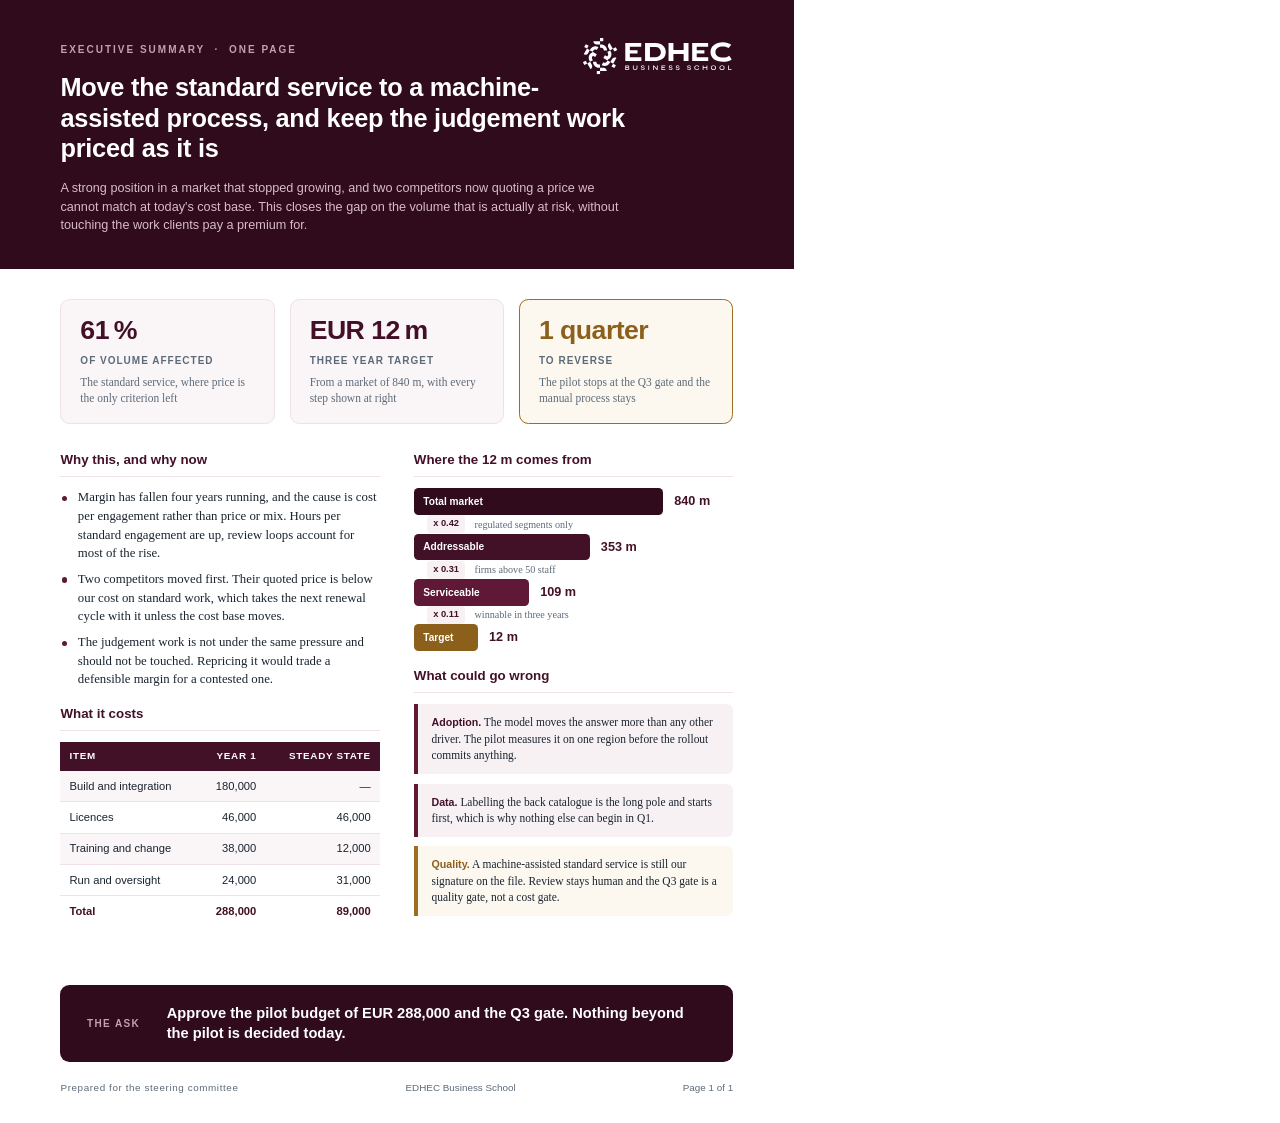
==== paper/onepager.html @ 68c68a87 "feat: executive one-pager and a frameworks cookbook paper/onepager.html: the leave-behind. Not a sho" ====
<!doctype html>
<html lang="en">
<head>
<meta charset="utf-8">
<title>Executive one-pager</title>
<style>
/* =====================================================================
   EDHEC executive one-pager, A4, exactly one page.

   The leave-behind. Not a shorter deck and not a shorter paper: the sheet
   that stays on the table after you walk out, read by somebody who was not
   in the room. It has to carry the recommendation, the number, the cost and
   the ask without you standing next to it.

   Export:  chrome --headless --print-to-pdf=onepager.pdf \
                   --no-pdf-header-footer onepager.html

   ONE page is the constraint, and nothing enforces it for you. After any
   edit, check that onepager.pdf is still 1 page. A second page is not a
   smaller failure than a missing number, it is the whole format gone.
   ===================================================================== */
:root{
  --blue:#5F1937; --navy:#431127; --deep:#2F0B1B;
  --sky:#F8F1F4; --sky2:#EEDCE4;
  --orange:#C08A2E; --orange-dark:#8C5F1B; --orange-mid:#9D6D21;
  --ink:#1A2430; --muted:#5D6B79; --line:#EFE1E7; --soft:#FAF6F8;
  --int1:#E4CBD6; --int2:#A4627D;
  --sans:"Helvetica Neue",Arial,"Segoe UI",Roboto,system-ui,sans-serif;
  --serif:Georgia,"Times New Roman",serif;  --logo:url("data:image/svg+xml,%3Csvg width=%22117%22 height=%2229%22 viewBox=%220 0 117 29%22 fill=%22none%22 xmlns=%22http://www.w3.org/2000/svg%22%3E%3Cg clip-path=%22url(%23clip0_3956_4393)%22%3E%3Cmask id=%22mask0_3956_4393%22 style=%22mask-type:luminance%22 maskUnits=%22userSpaceOnUse%22 x=%22-1681%22 y=%22-92%22 width=%222561%22 height=%221441%22%3E%3Cpath d=%22M-1680.88 -91.9454H879.118V1348.05H-1680.88V-91.9454Z%22 fill=%22white%22/%3E%3C/mask%3E%3Cg mask=%22url(%23mask0_3956_4393)%22%3E%3Cpath d=%22M35.6484 24.35C35.5204 24.43 35.3404 24.47 35.1097 24.47H33.8657V23.5313H35.0297C35.1684 23.5313 35.299 23.5393 35.4217 23.558C35.5444 23.5753 35.6444 23.6153 35.723 23.678C35.8017 23.7393 35.8404 23.838 35.8404 23.974C35.8404 24.1446 35.7764 24.27 35.6484 24.35ZM33.8657 22.0473H35.0244C35.227 22.0473 35.391 22.0846 35.5177 22.1566C35.6444 22.23 35.707 22.3513 35.707 22.522C35.707 22.6966 35.6444 22.8233 35.5177 22.9046C35.391 22.9846 35.2124 23.0233 34.9817 23.0233H33.8657V22.0473ZM36.1044 23.3926C35.9964 23.3353 35.871 23.2953 35.731 23.2726C35.635 23.2566 35.5297 23.2513 35.4257 23.2446C35.5737 23.226 35.7124 23.2006 35.8297 23.1606C35.9897 23.1046 36.1137 23.022 36.2004 22.9086C36.287 22.798 36.331 22.6446 36.331 22.4526C36.331 22.154 36.2177 21.926 35.9924 21.7673C35.767 21.61 35.4417 21.53 35.019 21.53H33.2577V24.9873H35.2004C35.4457 24.9806 35.663 24.9406 35.851 24.8673C36.039 24.7953 36.187 24.6886 36.2937 24.55C36.4004 24.4113 36.4537 24.2353 36.4537 24.022C36.4537 23.862 36.423 23.7313 36.3604 23.63C36.2977 23.5286 36.2124 23.4486 36.1044 23.3926Z%22 fill=%22%235F1937%22/%3E%3C/g%3E%3Cmask id=%22mask1_3956_4393%22 style=%22mask-type:luminance%22 maskUnits=%22userSpaceOnUse%22 x=%22-1681%22 y=%22-92%22 width=%222561%22 height=%221441%22%3E%3Cpath d=%22M-1680.88 -91.9454H879.118V1348.05H-1680.88V-91.9454Z%22 fill=%22white%22/%3E%3C/mask%3E%3Cg mask=%22url(%23mask1_3956_4393)%22%3E%3Cpath d=%22M42.1256 23.5308C42.1256 23.8014 42.0736 24.0068 41.9709 24.1468C41.8683 24.2881 41.7309 24.3841 41.5603 24.4374C41.3896 24.4908 41.1989 24.5174 40.9896 24.5174C40.7723 24.5174 40.5763 24.4908 40.4029 24.4374C40.2283 24.3841 40.0909 24.2881 39.9883 24.1468C39.8869 24.0068 39.8363 23.8014 39.8363 23.5308V21.5294H39.2283V23.5788C39.2283 23.7961 39.2576 23.9854 39.3163 24.1494C39.3749 24.3134 39.4576 24.4521 39.5616 24.5654C39.6669 24.6801 39.7923 24.7734 39.9376 24.8454C40.0843 24.9188 40.2456 24.9721 40.4243 25.0028C40.6016 25.0348 40.7896 25.0508 40.9896 25.0508C41.1816 25.0508 41.3629 25.0348 41.5363 25.0028C41.7083 24.9721 41.8683 24.9188 42.0136 24.8454C42.1589 24.7734 42.2856 24.6801 42.3923 24.5654C42.4989 24.4521 42.5816 24.3134 42.6403 24.1494C42.6989 23.9854 42.7283 23.7961 42.7283 23.5788V21.5294H42.1256V23.5308Z%22 fill=%22%235F1937%22/%3E%3C/g%3E%3Cmask id=%22mask2_3956_4393%22 style=%22mask-type:luminance%22 maskUnits=%22userSpaceOnUse%22 x=%22-1681%22 y=%22-92%22 width=%222561%22 height=%221441%22%3E%3Cpath d=%22M-1680.88 -91.9454H879.118V1348.05H-1680.88V-91.9454Z%22 fill=%22white%22/%3E%3C/mask%3E%3Cg mask=%22url(%23mask2_3956_4393)%22%3E%3Cpath d=%22M48.109 23.3286C47.997 23.254 47.8663 23.1913 47.717 23.142C47.5676 23.0926 47.4076 23.0526 47.237 23.0246C47.037 22.982 46.869 22.942 46.733 22.9046C46.5956 22.8673 46.4876 22.8273 46.4103 22.7873C46.3316 22.746 46.2756 22.7006 46.241 22.6486C46.2076 22.5966 46.1916 22.5353 46.1916 22.4646C46.1916 22.2966 46.2623 22.1766 46.405 22.102C46.5463 22.0273 46.7223 21.9886 46.933 21.9886C47.1676 21.9886 47.361 22.0393 47.5143 22.1393C47.6676 22.238 47.749 22.4006 47.7596 22.6246H48.341C48.3476 22.2686 48.233 21.9873 47.9943 21.778C47.7556 21.5713 47.4116 21.466 46.9596 21.466C46.6636 21.466 46.413 21.5086 46.2063 21.5953C46.001 21.6793 45.845 21.798 45.7396 21.946C45.6356 22.0966 45.5823 22.2633 45.5823 22.4486C45.5823 22.6113 45.6196 22.7526 45.6943 22.8726C45.769 22.9913 45.8716 23.0926 46.001 23.174C46.1316 23.2553 46.2783 23.3233 46.4423 23.3766C46.605 23.43 46.7743 23.4726 46.949 23.5046C47.1583 23.5433 47.3316 23.5833 47.4663 23.6246C47.601 23.666 47.7023 23.7153 47.7676 23.774C47.833 23.8326 47.8663 23.914 47.8663 24.0166C47.8663 24.1206 47.8383 24.21 47.7836 24.286C47.729 24.3633 47.6436 24.422 47.5303 24.4646C47.4156 24.5073 47.2716 24.5286 47.0983 24.5286C46.9023 24.5286 46.729 24.4993 46.5783 24.4406C46.4263 24.382 46.3063 24.3006 46.2143 24.1953C46.1236 24.0913 46.0716 23.9726 46.057 23.8406H45.465C45.4543 23.9153 45.465 24.0046 45.4943 24.11C45.525 24.2153 45.5783 24.3233 45.6543 24.4326C45.7316 24.5433 45.833 24.646 45.9623 24.7393C46.089 24.834 46.245 24.91 46.429 24.9686C46.6116 25.0286 46.8263 25.0566 47.0716 25.0566C47.3943 25.0566 47.6596 25.014 47.8636 24.926C48.0676 24.8393 48.2196 24.7206 48.3196 24.5686C48.4196 24.418 48.469 24.2446 48.469 24.0486C48.469 23.878 48.437 23.734 48.373 23.6166C48.309 23.4993 48.221 23.4033 48.109 23.3286Z%22 fill=%22%235F1937%22/%3E%3C/g%3E%3Cmask id=%22mask3_3956_4393%22 style=%22mask-type:luminance%22 maskUnits=%22userSpaceOnUse%22 x=%22-1681%22 y=%22-92%22 width=%222561%22 height=%221441%22%3E%3Cpath d=%22M-1680.88 -91.9454H879.118V1348.05H-1680.88V-91.9454Z%22 fill=%22white%22/%3E%3C/mask%3E%3Cg mask=%22url(%23mask3_3956_4393)%22%3E%3Cpath d=%22M51.3336 24.9883H51.9417V21.5309H51.3336V24.9883Z%22 fill=%22%235F1937%22/%3E%3C/g%3E%3Cmask id=%22mask4_3956_4393%22 style=%22mask-type:luminance%22 maskUnits=%22userSpaceOnUse%22 x=%22-1681%22 y=%22-92%22 width=%222561%22 height=%221441%22%3E%3Cpath d=%22M-1680.88 -91.9454H879.118V1348.05H-1680.88V-91.9454Z%22 fill=%22white%22/%3E%3C/mask%3E%3Cg mask=%22url(%23mask4_3956_4393)%22%3E%3Cpath d=%22M58.0249 24.1593L55.6183 21.53H55.0103V24.9873H55.6183V22.378L58.0249 24.9873H58.6276V21.53H58.0249V24.1593Z%22 fill=%22%235F1937%22/%3E%3C/g%3E%3Cmask id=%22mask5_3956_4393%22 style=%22mask-type:luminance%22 maskUnits=%22userSpaceOnUse%22 x=%22-1681%22 y=%22-92%22 width=%222561%22 height=%221441%22%3E%3Cpath d=%22M-1680.88 -91.9454H879.118V1348.05H-1680.88V-91.9454Z%22 fill=%22white%22/%3E%3C/mask%3E%3Cg mask=%22url(%23mask5_3956_4393)%22%3E%3Cpath d=%22M62.2025 23.5153H64.1878V23.014H62.2025V22.054H64.6251V21.53H61.5945V24.9873H64.6305V24.4646H62.2025V23.5153Z%22 fill=%22%235F1937%22/%3E%3C/g%3E%3Cmask id=%22mask6_3956_4393%22 style=%22mask-type:luminance%22 maskUnits=%22userSpaceOnUse%22 x=%22-1681%22 y=%22-92%22 width=%222561%22 height=%221441%22%3E%3Cpath d=%22M-1680.88 -91.9454H879.118V1348.05H-1680.88V-91.9454Z%22 fill=%22white%22/%3E%3C/mask%3E%3Cg mask=%22url(%23mask6_3956_4393)%22%3E%3Cpath d=%22M69.9148 23.3286C69.8028 23.254 69.6722 23.1913 69.5228 23.142C69.3735 23.0926 69.2135 23.0526 69.0428 23.0246C68.8428 22.982 68.6748 22.942 68.5388 22.9046C68.4015 22.8673 68.2935 22.8273 68.2148 22.7873C68.1375 22.746 68.0815 22.7006 68.0468 22.6486C68.0135 22.5966 67.9962 22.5353 67.9962 22.4646C67.9962 22.2966 68.0682 22.1766 68.2095 22.102C68.3522 22.0273 68.5282 21.9886 68.7388 21.9886C68.9735 21.9886 69.1668 22.0393 69.3202 22.1393C69.4722 22.238 69.5548 22.4006 69.5655 22.6246H70.1468C70.1535 22.2686 70.0388 21.9873 69.8002 21.778C69.5615 21.5713 69.2162 21.466 68.7655 21.466C68.4695 21.466 68.2188 21.5086 68.0122 21.5953C67.8068 21.6793 67.6508 21.798 67.5455 21.946C67.4415 22.0966 67.3882 22.2633 67.3882 22.4486C67.3882 22.6113 67.4255 22.7526 67.5002 22.8726C67.5748 22.9913 67.6775 23.0926 67.8068 23.174C67.9375 23.2553 68.0842 23.3233 68.2482 23.3766C68.4108 23.43 68.5802 23.4726 68.7548 23.5046C68.9642 23.5433 69.1362 23.5833 69.2722 23.6246C69.4068 23.666 69.5068 23.7153 69.5735 23.774C69.6388 23.8326 69.6722 23.914 69.6722 24.0166C69.6722 24.1206 69.6442 24.21 69.5895 24.286C69.5335 24.3633 69.4495 24.422 69.3362 24.4646C69.2215 24.5073 69.0775 24.5286 68.9042 24.5286C68.7082 24.5286 68.5348 24.4993 68.3828 24.4406C68.2322 24.382 68.1108 24.3006 68.0202 24.1953C67.9295 24.0913 67.8775 23.9726 67.8628 23.8406H67.2708C67.2602 23.9153 67.2695 24.0046 67.3002 24.11C67.3308 24.2153 67.3842 24.3233 67.4602 24.4326C67.5362 24.5433 67.6388 24.646 67.7668 24.7393C67.8948 24.834 68.0508 24.91 68.2335 24.9686C68.4175 25.0286 68.6308 25.0566 68.8775 25.0566C69.2002 25.0566 69.4642 25.014 69.6695 24.926C69.8735 24.8393 70.0255 24.7206 70.1255 24.5686C70.2255 24.418 70.2748 24.2446 70.2748 24.0486C70.2748 23.878 70.2428 23.734 70.1788 23.6166C70.1148 23.4993 70.0268 23.4033 69.9148 23.3286Z%22 fill=%22%235F1937%22/%3E%3C/g%3E%3Cmask id=%22mask7_3956_4393%22 style=%22mask-type:luminance%22 maskUnits=%22userSpaceOnUse%22 x=%22-1681%22 y=%22-92%22 width=%222561%22 height=%221441%22%3E%3Cpath d=%22M-1680.88 -91.9454H879.118V1348.05H-1680.88V-91.9454Z%22 fill=%22white%22/%3E%3C/mask%3E%3Cg mask=%22url(%23mask7_3956_4393)%22%3E%3Cpath d=%22M75.4529 23.3286C75.3409 23.254 75.2103 23.1913 75.0609 23.142C74.9116 23.0926 74.7516 23.0526 74.5809 23.0246C74.3809 22.982 74.2129 22.942 74.0769 22.9046C73.9396 22.8673 73.8316 22.8273 73.7529 22.7873C73.6756 22.746 73.6196 22.7006 73.5849 22.6486C73.5516 22.5966 73.5343 22.5353 73.5343 22.4646C73.5343 22.2966 73.6063 22.1766 73.7476 22.102C73.8903 22.0273 74.0663 21.9886 74.2769 21.9886C74.5116 21.9886 74.7049 22.0393 74.8583 22.1393C75.0103 22.238 75.0929 22.4006 75.1036 22.6246H75.6849C75.6916 22.2686 75.5769 21.9873 75.3383 21.778C75.0996 21.5713 74.7543 21.466 74.3036 21.466C74.0076 21.466 73.7569 21.5086 73.5503 21.5953C73.3449 21.6793 73.1889 21.798 73.0836 21.946C72.9796 22.0966 72.9263 22.2633 72.9263 22.4486C72.9263 22.6113 72.9636 22.7526 73.0383 22.8726C73.1129 22.9913 73.2156 23.0926 73.3449 23.174C73.4756 23.2553 73.6223 23.3233 73.7863 23.3766C73.9489 23.43 74.1183 23.4726 74.2929 23.5046C74.5023 23.5433 74.6743 23.5833 74.8103 23.6246C74.9449 23.666 75.0449 23.7153 75.1116 23.774C75.1769 23.8326 75.2103 23.914 75.2103 24.0166C75.2103 24.1206 75.1823 24.21 75.1276 24.286C75.0716 24.3633 74.9876 24.422 74.8743 24.4646C74.7596 24.5073 74.6156 24.5286 74.4423 24.5286C74.2463 24.5286 74.0729 24.4993 73.9209 24.4406C73.7703 24.382 73.6489 24.3006 73.5583 24.1953C73.4676 24.0913 73.4156 23.9726 73.4009 23.8406H72.8089C72.7983 23.9153 72.8076 24.0046 72.8383 24.11C72.8689 24.2153 72.9223 24.3233 72.9983 24.4326C73.0743 24.5433 73.1769 24.646 73.3049 24.7393C73.4329 24.834 73.5889 24.91 73.7716 24.9686C73.9556 25.0286 74.1689 25.0566 74.4156 25.0566C74.7383 25.0566 75.0023 25.014 75.2076 24.926C75.4116 24.8393 75.5636 24.7206 75.6636 24.5686C75.7636 24.418 75.8129 24.2446 75.8129 24.0486C75.8129 23.878 75.7809 23.734 75.7169 23.6166C75.6529 23.4993 75.5649 23.4033 75.4529 23.3286Z%22 fill=%22%235F1937%22/%3E%3C/g%3E%3Cmask id=%22mask8_3956_4393%22 style=%22mask-type:luminance%22 maskUnits=%22userSpaceOnUse%22 x=%22-1681%22 y=%22-92%22 width=%222561%22 height=%221441%22%3E%3Cpath d=%22M-1680.88 -91.9454H879.118V1348.05H-1680.88V-91.9454Z%22 fill=%22white%22/%3E%3C/mask%3E%3Cg mask=%22url(%23mask8_3956_4393)%22%3E%3Cpath d=%22M84.3522 23.3286C84.2402 23.254 84.1096 23.1913 83.9602 23.142C83.8109 23.0926 83.6509 23.0526 83.4802 23.0246C83.2802 22.982 83.1122 22.942 82.9762 22.9046C82.8389 22.8673 82.7309 22.8273 82.6522 22.7873C82.5749 22.746 82.5189 22.7006 82.4842 22.6486C82.4509 22.5966 82.4336 22.5353 82.4336 22.4646C82.4336 22.2966 82.5056 22.1766 82.6469 22.102C82.7896 22.0273 82.9656 21.9886 83.1762 21.9886C83.4109 21.9886 83.6042 22.0393 83.7576 22.1393C83.9096 22.238 83.9922 22.4006 84.0029 22.6246H84.5842C84.5909 22.2686 84.4762 21.9873 84.2376 21.778C83.9989 21.5713 83.6536 21.466 83.2029 21.466C82.9069 21.466 82.6562 21.5086 82.4496 21.5953C82.2442 21.6793 82.0882 21.798 81.9829 21.946C81.8789 22.0966 81.8256 22.2633 81.8256 22.4486C81.8256 22.6113 81.8629 22.7526 81.9376 22.8726C82.0122 22.9913 82.1149 23.0926 82.2442 23.174C82.3749 23.2553 82.5216 23.3233 82.6856 23.3766C82.8482 23.43 83.0176 23.4726 83.1922 23.5046C83.4016 23.5433 83.5736 23.5833 83.7096 23.6246C83.8442 23.666 83.9442 23.7153 84.0109 23.774C84.0762 23.8326 84.1096 23.914 84.1096 24.0166C84.1096 24.1206 84.0816 24.21 84.0269 24.286C83.9722 24.3633 83.8869 24.422 83.7736 24.4646C83.6589 24.5073 83.5149 24.5286 83.3416 24.5286C83.1456 24.5286 82.9722 24.4993 82.8216 24.4406C82.6696 24.382 82.5482 24.3006 82.4576 24.1953C82.3669 24.0913 82.3149 23.9726 82.3002 23.8406H81.7082C81.6976 23.9153 81.7069 24.0046 81.7376 24.11C81.7682 24.2153 81.8216 24.3233 81.8976 24.4326C81.9749 24.5433 82.0762 24.646 82.2042 24.7393C82.3322 24.834 82.4882 24.91 82.6709 24.9686C82.8549 25.0286 83.0696 25.0566 83.3149 25.0566C83.6376 25.0566 83.9016 25.014 84.1069 24.926C84.3109 24.8393 84.4629 24.7206 84.5629 24.5686C84.6629 24.418 84.7122 24.2446 84.7122 24.0486C84.7122 23.878 84.6802 23.734 84.6162 23.6166C84.5522 23.4993 84.4642 23.4033 84.3522 23.3286Z%22 fill=%22%235F1937%22/%3E%3C/g%3E%3Cmask id=%22mask9_3956_4393%22 style=%22mask-type:luminance%22 maskUnits=%22userSpaceOnUse%22 x=%22-1681%22 y=%22-92%22 width=%222561%22 height=%221441%22%3E%3Cpath d=%22M-1680.88 -91.9454H879.118V1348.05H-1680.88V-91.9454Z%22 fill=%22white%22/%3E%3C/mask%3E%3Cg mask=%22url(%23mask9_3956_4393)%22%3E%3Cpath d=%22M88.6283 22.1464C88.8376 22.0491 89.075 21.9998 89.3376 21.9998C89.547 21.9998 89.7336 22.0304 89.895 22.0904C90.0576 22.1518 90.191 22.2371 90.2976 22.3491C90.4056 22.4611 90.483 22.5971 90.5323 22.7571H91.1203C91.0883 22.4878 90.995 22.2558 90.843 22.0638C90.6896 21.8718 90.4856 21.7238 90.231 21.6211C89.9776 21.5184 89.679 21.4664 89.3376 21.4664C89.0456 21.4664 88.779 21.5051 88.535 21.5838C88.291 21.6624 88.0803 21.7784 87.9003 21.9331C87.7203 22.0878 87.5816 22.2758 87.4843 22.4958C87.3856 22.7171 87.3376 22.9731 87.3376 23.2638C87.3376 23.5531 87.3856 23.8078 87.4843 24.0304C87.5816 24.2518 87.7203 24.4384 87.9003 24.5904C88.0803 24.7411 88.291 24.8558 88.535 24.9344C88.779 25.0118 89.0456 25.0518 89.3376 25.0518C89.6763 25.0518 89.9723 25.0011 90.2256 24.8998C90.4803 24.7984 90.6843 24.6518 90.8376 24.4624C90.9896 24.2718 91.0843 24.0438 91.1203 23.7771H90.5283C90.4776 23.9291 90.399 24.0624 90.2936 24.1744C90.1856 24.2864 90.0523 24.3718 89.8923 24.4304C89.7323 24.4891 89.547 24.5184 89.3376 24.5184C89.075 24.5184 88.8376 24.4704 88.6283 24.3744C88.419 24.2784 88.2536 24.1371 88.135 23.9504C88.015 23.7638 87.9563 23.5344 87.9563 23.2638C87.9563 22.9904 88.015 22.7598 88.135 22.5731C88.2536 22.3864 88.419 22.2438 88.6283 22.1464Z%22 fill=%22%235F1937%22/%3E%3C/g%3E%3Cmask id=%22mask10_3956_4393%22 style=%22mask-type:luminance%22 maskUnits=%22userSpaceOnUse%22 x=%22-1681%22 y=%22-92%22 width=%222561%22 height=%221441%22%3E%3Cpath d=%22M-1680.88 -91.9454H879.118V1348.05H-1680.88V-91.9454Z%22 fill=%22white%22/%3E%3C/mask%3E%3Cg mask=%22url(%23mask10_3956_4393)%22%3E%3Cpath d=%22M96.9408 22.9976H94.5555V21.5309H93.9475V24.9883H94.5555V23.5149H96.9408V24.9883H97.5435V21.5309H96.9408V22.9976Z%22 fill=%22%235F1937%22/%3E%3C/g%3E%3Cmask id=%22mask11_3956_4393%22 style=%22mask-type:luminance%22 maskUnits=%22userSpaceOnUse%22 x=%22-1681%22 y=%22-92%22 width=%222561%22 height=%221441%22%3E%3Cpath d=%22M-1680.88 -91.9454H879.118V1348.05H-1680.88V-91.9454Z%22 fill=%22white%22/%3E%3C/mask%3E%3Cg mask=%22url(%23mask11_3956_4393)%22%3E%3Cpath d=%22M103.581 23.9601C103.462 24.1468 103.298 24.2868 103.093 24.3788C102.886 24.4708 102.648 24.5174 102.378 24.5174C102.11 24.5174 101.873 24.4708 101.662 24.3788C101.453 24.2868 101.288 24.1468 101.166 23.9601C101.046 23.7734 100.985 23.5388 100.985 23.2588C100.985 22.9814 101.046 22.7494 101.166 22.5628C101.288 22.3748 101.453 22.2348 101.662 22.1401C101.873 22.0468 102.11 21.9988 102.378 21.9988C102.648 21.9988 102.886 22.0468 103.093 22.1401C103.298 22.2348 103.462 22.3748 103.581 22.5628C103.7 22.7494 103.76 22.9814 103.76 23.2588C103.76 23.5388 103.7 23.7734 103.581 23.9601ZM103.44 21.6814C103.141 21.5374 102.786 21.4654 102.378 21.4654C101.973 21.4654 101.62 21.5374 101.318 21.6814C101.018 21.8254 100.785 22.0321 100.62 22.3001C100.454 22.5694 100.372 22.8881 100.372 23.2588C100.372 23.6281 100.454 23.9468 100.62 24.2134C100.785 24.4801 101.018 24.6868 101.318 24.8321C101.62 24.9788 101.973 25.0508 102.378 25.0508C102.786 25.0508 103.141 24.9788 103.44 24.8321C103.738 24.6868 103.97 24.4801 104.136 24.2134C104.301 23.9468 104.384 23.6281 104.384 23.2588C104.384 22.8881 104.301 22.5694 104.136 22.3001C103.97 22.0321 103.738 21.8254 103.44 21.6814Z%22 fill=%22%235F1937%22/%3E%3C/g%3E%3Cmask id=%22mask12_3956_4393%22 style=%22mask-type:luminance%22 maskUnits=%22userSpaceOnUse%22 x=%22-1681%22 y=%22-92%22 width=%222561%22 height=%221441%22%3E%3Cpath d=%22M-1680.88 -91.9454H879.118V1348.05H-1680.88V-91.9454Z%22 fill=%22white%22/%3E%3C/mask%3E%3Cg mask=%22url(%23mask12_3956_4393)%22%3E%3Cpath d=%22M110.282 23.9601C110.163 24.1468 109.999 24.2868 109.794 24.3788C109.587 24.4708 109.349 24.5174 109.079 24.5174C108.811 24.5174 108.574 24.4708 108.363 24.3788C108.154 24.2868 107.989 24.1468 107.867 23.9601C107.747 23.7734 107.686 23.5388 107.686 23.2588C107.686 22.9814 107.747 22.7494 107.867 22.5628C107.989 22.3748 108.154 22.2348 108.363 22.1401C108.574 22.0468 108.811 21.9988 109.079 21.9988C109.349 21.9988 109.587 22.0468 109.794 22.1401C109.999 22.2348 110.163 22.3748 110.282 22.5628C110.401 22.7494 110.461 22.9814 110.461 23.2588C110.461 23.5388 110.401 23.7734 110.282 23.9601ZM110.141 21.6814C109.842 21.5374 109.487 21.4654 109.079 21.4654C108.673 21.4654 108.321 21.5374 108.019 21.6814C107.719 21.8254 107.486 22.0321 107.321 22.3001C107.155 22.5694 107.073 22.8881 107.073 23.2588C107.073 23.6281 107.155 23.9468 107.321 24.2134C107.486 24.4801 107.719 24.6868 108.019 24.8321C108.321 24.9788 108.673 25.0508 109.079 25.0508C109.487 25.0508 109.842 24.9788 110.141 24.8321C110.439 24.6868 110.671 24.4801 110.837 24.2134C111.002 23.9468 111.085 23.6281 111.085 23.2588C111.085 22.8881 111.002 22.5694 110.837 22.3001C110.671 22.0321 110.439 21.8254 110.141 21.6814Z%22 fill=%22%235F1937%22/%3E%3C/g%3E%3Cmask id=%22mask13_3956_4393%22 style=%22mask-type:luminance%22 maskUnits=%22userSpaceOnUse%22 x=%22-1681%22 y=%22-92%22 width=%222561%22 height=%221441%22%3E%3Cpath d=%22M-1680.88 -91.9454H879.118V1348.05H-1680.88V-91.9454Z%22 fill=%22white%22/%3E%3C/mask%3E%3Cg mask=%22url(%23mask13_3956_4393)%22%3E%3Cpath d=%22M114.521 24.4646V21.53H113.913V24.9873H116.677V24.4646H114.521Z%22 fill=%22%235F1937%22/%3E%3C/g%3E%3Cmask id=%22mask14_3956_4393%22 style=%22mask-type:luminance%22 maskUnits=%22userSpaceOnUse%22 x=%22-1681%22 y=%22-92%22 width=%222561%22 height=%221441%22%3E%3Cpath d=%22M-1680.88 -91.9454H879.118V1348.05H-1680.88V-91.9454Z%22 fill=%22white%22/%3E%3C/mask%3E%3Cg mask=%22url(%23mask14_3956_4393)%22%3E%3Cpath d=%22M57.1798 15.1364H52.5691V6.96043H57.1798C60.6211 6.96043 61.1505 10.3924 61.1505 10.9991C61.1505 14.5591 57.9291 15.1364 57.1798 15.1364ZM56.9371 3.8831H48.7665V18.0791H56.9371C58.3185 18.0791 65.0038 17.4511 65.0038 10.9804C65.0038 7.1631 62.0718 3.8831 56.9371 3.8831Z%22 fill=%22%235F1937%22/%3E%3C/g%3E%3Cmask id=%22mask15_3956_4393%22 style=%22mask-type:luminance%22 maskUnits=%22userSpaceOnUse%22 x=%22-1681%22 y=%22-92%22 width=%222561%22 height=%221441%22%3E%3Cpath d=%22M-1680.88 -91.9454H879.118V1348.05H-1680.88V-91.9454Z%22 fill=%22white%22/%3E%3C/mask%3E%3Cg mask=%22url(%23mask15_3956_4393)%22%3E%3Cpath d=%22M33.2581 18.0791V3.88177H45.7474V6.8631H36.8127V9.67644H42.8447V12.1258H36.8127V15.0311H45.8541V18.0791H33.2581Z%22 fill=%22%235F1937%22/%3E%3C/g%3E%3Cmask id=%22mask16_3956_4393%22 style=%22mask-type:luminance%22 maskUnits=%22userSpaceOnUse%22 x=%22-1681%22 y=%22-92%22 width=%222561%22 height=%221441%22%3E%3Cpath d=%22M-1680.88 -91.9454H879.118V1348.05H-1680.88V-91.9454Z%22 fill=%22white%22/%3E%3C/mask%3E%3Cg mask=%22url(%23mask16_3956_4393)%22%3E%3Cpath d=%22M85.6832 18.0791V3.88177H98.1726V6.8631H89.2379V9.67644H95.2699V12.1258H89.2379V15.0311H98.2792V18.0791H85.6832Z%22 fill=%22%235F1937%22/%3E%3C/g%3E%3Cmask id=%22mask17_3956_4393%22 style=%22mask-type:luminance%22 maskUnits=%22userSpaceOnUse%22 x=%22-1681%22 y=%22-92%22 width=%222561%22 height=%221441%22%3E%3Cpath d=%22M-1680.88 -91.9454H879.118V1348.05H-1680.88V-91.9454Z%22 fill=%22white%22/%3E%3C/mask%3E%3Cg mask=%22url(%23mask17_3956_4393)%22%3E%3Cpath d=%22M78.9925 3.88177V9.30977H70.9658V3.88177H67.1578V18.0791H70.9658V12.4471H78.9925V18.0791H82.8005V3.88177H78.9925Z%22 fill=%22%235F1937%22/%3E%3C/g%3E%3Cmask id=%22mask18_3956_4393%22 style=%22mask-type:luminance%22 maskUnits=%22userSpaceOnUse%22 x=%22-1681%22 y=%22-92%22 width=%222561%22 height=%221441%22%3E%3Cpath d=%22M-1680.88 -91.9454H879.118V1348.05H-1680.88V-91.9454Z%22 fill=%22white%22/%3E%3C/mask%3E%3Cg mask=%22url(%23mask18_3956_4393)%22%3E%3Cpath d=%22M116.732 16.7969C115.123 17.9303 112.843 18.6143 109.871 18.6143C103.988 18.6143 100.05 15.8089 100.05 10.9809C100.05 6.40492 104.154 3.34759 109.871 3.34759C112.338 3.34759 114.592 4.05292 116.316 5.21959L114.263 7.92492C113.184 7.11826 111.662 6.61826 109.919 6.61826C106.303 6.61826 103.894 8.10226 103.894 10.9809C103.894 13.8196 106.25 15.3436 109.919 15.3436C111.894 15.3436 113.644 14.8796 114.744 13.8649L116.732 16.7969Z%22 fill=%22%235F1937%22/%3E%3C/g%3E%3Cmask id=%22mask19_3956_4393%22 style=%22mask-type:luminance%22 maskUnits=%22userSpaceOnUse%22 x=%22-1681%22 y=%22-92%22 width=%222561%22 height=%221441%22%3E%3Cpath d=%22M-1680.88 -91.9454H879.118V1348.05H-1680.88V-91.9454Z%22 fill=%22white%22/%3E%3C/mask%3E%3Cg mask=%22url(%23mask19_3956_4393)%22%3E%3Cpath d=%22M10.9376 28.4043H13.471V25.8709H10.9376V28.4043Z%22 fill=%22%235F1937%22/%3E%3C/g%3E%3Cmask id=%22mask20_3956_4393%22 style=%22mask-type:luminance%22 maskUnits=%22userSpaceOnUse%22 x=%22-1681%22 y=%22-92%22 width=%222561%22 height=%221441%22%3E%3Cpath d=%22M-1680.88 -91.9454H879.118V1348.05H-1680.88V-91.9454Z%22 fill=%22white%22/%3E%3C/mask%3E%3Cg mask=%22url(%23mask20_3956_4393)%22%3E%3Cpath d=%22M16.1737 23.3368C17.5724 23.3368 18.7071 24.4715 18.7071 25.8701H13.4711V23.3368H16.1737Z%22 fill=%22%235F1937%22/%3E%3C/g%3E%3Cmask id=%22mask21_3956_4393%22 style=%22mask-type:luminance%22 maskUnits=%22userSpaceOnUse%22 x=%22-1681%22 y=%22-92%22 width=%222561%22 height=%221441%22%3E%3Cpath d=%22M-1680.88 -91.9454H879.118V1348.05H-1680.88V-91.9454Z%22 fill=%22white%22/%3E%3C/mask%3E%3Cg mask=%22url(%23mask21_3956_4393)%22%3E%3Cpath d=%22M13.4708 20.8036H12.5055C11.4215 20.8036 10.5402 19.9209 10.5402 18.8369V18.6729H8.00549V18.8369C8.00549 21.3222 10.0202 23.3369 12.5055 23.3369H13.4708V20.8036Z%22 fill=%22%235F1937%22/%3E%3C/g%3E%3Cmask id=%22mask22_3956_4393%22 style=%22mask-type:luminance%22 maskUnits=%22userSpaceOnUse%22 x=%22-1681%22 y=%22-92%22 width=%222561%22 height=%221441%22%3E%3Cpath d=%22M-1680.88 -91.9454H879.118V1348.05H-1680.88V-91.9454Z%22 fill=%22white%22/%3E%3C/mask%3E%3Cg mask=%22url(%23mask22_3956_4393)%22%3E%3Cpath d=%22M16.0057 -0.000162609H13.4723V2.5332H16.0057V-0.000162609Z%22 fill=%22%235F1937%22/%3E%3C/g%3E%3Cmask id=%22mask23_3956_4393%22 style=%22mask-type:luminance%22 maskUnits=%22userSpaceOnUse%22 x=%22-1681%22 y=%22-92%22 width=%222561%22 height=%221441%22%3E%3Cpath d=%22M-1680.88 -91.9454H879.118V1348.05H-1680.88V-91.9454Z%22 fill=%22white%22/%3E%3C/mask%3E%3Cg mask=%22url(%23mask23_3956_4393)%22%3E%3Cpath d=%22M10.7689 5.06738C9.37026 5.06738 8.2356 3.93272 8.2356 2.53405H13.4716V5.06738H10.7689Z%22 fill=%22%235F1937%22/%3E%3C/g%3E%3Cmask id=%22mask24_3956_4393%22 style=%22mask-type:luminance%22 maskUnits=%22userSpaceOnUse%22 x=%22-1681%22 y=%22-92%22 width=%222561%22 height=%221441%22%3E%3Cpath d=%22M-1680.88 -91.9454H879.118V1348.05H-1680.88V-91.9454Z%22 fill=%22white%22/%3E%3C/mask%3E%3Cg mask=%22url(%23mask24_3956_4393)%22%3E%3Cpath d=%22M13.4717 7.60078H14.437C15.521 7.60078 16.4023 8.48345 16.4023 9.56745V9.73145H18.937V9.56745C18.937 7.08211 16.9223 5.06745 14.437 5.06745H13.4717V7.60078Z%22 fill=%22%235F1937%22/%3E%3C/g%3E%3Cmask id=%22mask25_3956_4393%22 style=%22mask-type:luminance%22 maskUnits=%22userSpaceOnUse%22 x=%22-1681%22 y=%22-92%22 width=%222561%22 height=%221441%22%3E%3Cpath d=%22M-1680.88 -91.9454H879.118V1348.05H-1680.88V-91.9454Z%22 fill=%22white%22/%3E%3C/mask%3E%3Cg mask=%22url(%23mask25_3956_4393)%22%3E%3Cpath d=%22M24.6474 23.5547L25.9141 21.36L23.7194 20.0934L22.4528 22.288L24.6474 23.5547Z%22 fill=%22%235F1937%22/%3E%3C/g%3E%3Cmask id=%22mask26_3956_4393%22 style=%22mask-type:luminance%22 maskUnits=%22userSpaceOnUse%22 x=%22-1681%22 y=%22-92%22 width=%222561%22 height=%221441%22%3E%3Cpath d=%22M-1680.88 -91.9454H879.118V1348.05H-1680.88V-91.9454Z%22 fill=%22white%22/%3E%3C/mask%3E%3Cg mask=%22url(%23mask26_3956_4393)%22%3E%3Cpath d=%22M22.8773 16.4858C23.5773 15.2738 25.1266 14.8591 26.3386 15.5578L23.7199 20.0938L21.5253 18.8257L22.8773 16.4858Z%22 fill=%22%235F1937%22/%3E%3C/g%3E%3Cmask id=%22mask27_3956_4393%22 style=%22mask-type:luminance%22 maskUnits=%22userSpaceOnUse%22 x=%22-1681%22 y=%22-92%22 width=%222561%22 height=%221441%22%3E%3Cpath d=%22M-1680.88 -91.9454H879.118V1348.05H-1680.88V-91.9454Z%22 fill=%22white%22/%3E%3C/mask%3E%3Cg mask=%22url(%23mask27_3956_4393)%22%3E%3Cpath d=%22M19.332 17.5601L18.8493 18.3961C18.3066 19.3347 17.1026 19.6574 16.1626 19.1161L16.0213 19.0334L14.7546 21.2281L14.896 21.3094C17.0493 22.5521 19.8013 21.8147 21.044 19.6627L21.5253 18.8267L19.332 17.5601Z%22 fill=%22%235F1937%22/%3E%3C/g%3E%3Cmask id=%22mask28_3956_4393%22 style=%22mask-type:luminance%22 maskUnits=%22userSpaceOnUse%22 x=%22-1681%22 y=%22-92%22 width=%222561%22 height=%221441%22%3E%3Cpath d=%22M-1680.88 -91.9454H879.118V1348.05H-1680.88V-91.9454Z%22 fill=%22white%22/%3E%3C/mask%3E%3Cg mask=%22url(%23mask28_3956_4393)%22%3E%3Cpath d=%22M26.9724 9.36224L25.7058 7.16757L23.5111 8.43557L24.7778 10.6289L26.9724 9.36224Z%22 fill=%22%235F1937%22/%3E%3C/g%3E%3Cmask id=%22mask29_3956_4393%22 style=%22mask-type:luminance%22 maskUnits=%22userSpaceOnUse%22 x=%22-1681%22 y=%22-92%22 width=%222561%22 height=%221441%22%3E%3Cpath d=%22M-1680.88 -91.9454H879.118V1348.05H-1680.88V-91.9454Z%22 fill=%22white%22/%3E%3C/mask%3E%3Cg mask=%22url(%23mask29_3956_4393)%22%3E%3Cpath d=%22M19.9661 7.36117C19.2661 6.14917 19.6821 4.59984 20.8927 3.89984L23.5114 8.43451L21.3181 9.70117L19.9661 7.36117Z%22 fill=%22%235F1937%22/%3E%3C/g%3E%3Cmask id=%22mask30_3956_4393%22 style=%22mask-type:luminance%22 maskUnits=%22userSpaceOnUse%22 x=%22-1681%22 y=%22-92%22 width=%222561%22 height=%221441%22%3E%3Cpath d=%22M-1680.88 -91.9454H879.118V1348.05H-1680.88V-91.9454Z%22 fill=%22white%22/%3E%3C/mask%3E%3Cg mask=%22url(%23mask30_3956_4393)%22%3E%3Cpath d=%22M21.8004 10.5379L21.3177 9.70321L19.1231 10.9699L19.6057 11.8045C20.1297 12.7112 19.8471 13.8659 18.9817 14.4325L18.4044 14.0992L17.3071 13.4659L16.0404 15.6605L17.1377 16.2939L19.3324 17.5605L19.7057 16.9125C21.2937 16.2179 22.4031 14.6339 22.4031 12.7899C22.4031 11.9685 22.1844 11.2005 21.8004 10.5379Z%22 fill=%22%235F1937%22/%3E%3C/g%3E%3Cmask id=%22mask31_3956_4393%22 style=%22mask-type:luminance%22 maskUnits=%22userSpaceOnUse%22 x=%22-1681%22 y=%22-92%22 width=%222561%22 height=%221441%22%3E%3Cpath d=%22M-1680.88 -91.9454H879.118V1348.05H-1680.88V-91.9454Z%22 fill=%22white%22/%3E%3C/mask%3E%3Cg mask=%22url(%23mask31_3956_4393)%22%3E%3Cpath d=%22M2.32514 4.81601L1.05847 7.01068L3.25181 8.27734L4.51981 6.08268L2.32514 4.81601Z%22 fill=%22%235F1937%22/%3E%3C/g%3E%3Cmask id=%22mask32_3956_4393%22 style=%22mask-type:luminance%22 maskUnits=%22userSpaceOnUse%22 x=%22-1681%22 y=%22-92%22 width=%222561%22 height=%221441%22%3E%3Cpath d=%22M-1680.88 -91.9454H879.118V1348.05H-1680.88V-91.9454Z%22 fill=%22white%22/%3E%3C/mask%3E%3Cg mask=%22url(%23mask32_3956_4393)%22%3E%3Cpath d=%22M4.09512 11.8835C3.39512 13.0955 1.84579 13.5101 0.633789 12.8101L3.25246 8.27548L5.44712 9.54348L4.09512 11.8835Z%22 fill=%22%235F1937%22/%3E%3C/g%3E%3Cmask id=%22mask33_3956_4393%22 style=%22mask-type:luminance%22 maskUnits=%22userSpaceOnUse%22 x=%22-1681%22 y=%22-92%22 width=%222561%22 height=%221441%22%3E%3Cpath d=%22M-1680.88 -91.9454H879.118V1348.05H-1680.88V-91.9454Z%22 fill=%22white%22/%3E%3C/mask%3E%3Cg mask=%22url(%23mask33_3956_4393)%22%3E%3Cpath d=%22M7.64059 10.8096L8.12326 9.97357C8.66459 9.0349 9.86992 8.71224 10.8099 9.25357L10.9513 9.33624L12.2179 7.1429L12.0766 7.06024C9.92326 5.81757 7.17126 6.5549 5.92859 8.7069L5.44592 9.5429L7.64059 10.8096Z%22 fill=%22%235F1937%22/%3E%3C/g%3E%3Cmask id=%22mask34_3956_4393%22 style=%22mask-type:luminance%22 maskUnits=%22userSpaceOnUse%22 x=%22-1681%22 y=%22-92%22 width=%222561%22 height=%221441%22%3E%3Cpath d=%22M-1680.88 -91.9454H879.118V1348.05H-1680.88V-91.9454Z%22 fill=%22white%22/%3E%3C/mask%3E%3Cg mask=%22url(%23mask34_3956_4393)%22%3E%3Cpath d=%22M0.00012207 19.0065L1.26679 21.2012L3.46146 19.9345L2.19479 17.7398L0.00012207 19.0065Z%22 fill=%22%235F1937%22/%3E%3C/g%3E%3Cmask id=%22mask35_3956_4393%22 style=%22mask-type:luminance%22 maskUnits=%22userSpaceOnUse%22 x=%22-1681%22 y=%22-92%22 width=%222561%22 height=%221441%22%3E%3Cpath d=%22M-1680.88 -91.9454H879.118V1348.05H-1680.88V-91.9454Z%22 fill=%22white%22/%3E%3C/mask%3E%3Cg mask=%22url(%23mask35_3956_4393)%22%3E%3Cpath d=%22M7.00651 21.0084C7.70651 22.2204 7.29051 23.7697 6.07851 24.4697L3.46118 19.9351L5.65451 18.6684L7.00651 21.0084Z%22 fill=%22%235F1937%22/%3E%3C/g%3E%3Cmask id=%22mask36_3956_4393%22 style=%22mask-type:luminance%22 maskUnits=%22userSpaceOnUse%22 x=%22-1681%22 y=%22-92%22 width=%222561%22 height=%221441%22%3E%3Cpath d=%22M-1680.88 -91.9454H879.118V1348.05H-1680.88V-91.9454Z%22 fill=%22white%22/%3E%3C/mask%3E%3Cg mask=%22url(%23mask36_3956_4393)%22%3E%3Cpath d=%22M5.172 17.8323L5.65467 18.667L7.84934 17.4003L7.36667 16.5657C6.84267 15.659 7.12534 14.5043 7.99067 13.9377L8.568 14.271L9.66534 14.9043L10.932 12.7097L9.83467 12.0763L7.64 10.8097L7.26667 11.4563C5.67867 12.151 4.56934 13.7363 4.56934 15.5803C4.56934 16.4017 4.788 17.1697 5.172 17.8323Z%22 fill=%22%235F1937%22/%3E%3C/g%3E%3C/g%3E%3Cdefs%3E%3CclipPath id=%22clip0_3956_4393%22%3E%3Crect width=%22116.732%22 height=%2228.404%22 fill=%22white%22/%3E%3C/clipPath%3E%3C/defs%3E%3C/svg%3E");
}

@page{ size:A4; margin:0; }
*{box-sizing:border-box;-webkit-print-color-adjust:exact;print-color-adjust:exact;}
html,body{margin:0;padding:0;color:var(--ink);font-family:var(--serif);
  font-size:9.6pt;line-height:1.5;}

.sheet{width:210mm;height:297mm;display:flex;flex-direction:column;overflow:hidden;}

/* ---------- head ---------- */
.ohead{background:var(--deep);color:#fff;padding:11mm 16mm 9mm;position:relative;}
.ohead .mark{position:absolute;top:10mm;right:16mm;width:40mm;height:10mm;
  background:var(--logo) no-repeat right center/contain;
  filter:brightness(0) invert(1);}
.ohead .eyebrow{font-family:var(--sans);font-size:7.5pt;font-weight:800;letter-spacing:.2em;
  text-transform:uppercase;color:#C2A0AE;margin-bottom:4mm;}
.ohead h1{font-family:var(--sans);font-size:19pt;font-weight:800;line-height:1.22;margin:0;
  letter-spacing:-.01em;max-width:150mm;}
.ohead .sub{font-family:var(--sans);font-size:9.5pt;color:#D9BCC8;margin-top:4mm;
  max-width:150mm;line-height:1.45;}

.obody{flex:1;padding:8mm 16mm 0;display:flex;flex-direction:column;}

/* ---------- the three numbers ---------- */
.onums{display:flex;gap:4mm;margin-bottom:7mm;}
.onums .on{flex:1;border:.8px solid var(--line);border-radius:2.5mm;padding:4.5mm 5mm;
  background:var(--soft);}
.onums .on.accent{border-color:var(--orange-mid);background:#FCF8F0;}
.onums .on .v{font-family:var(--sans);font-size:20pt;font-weight:800;color:var(--navy);
  line-height:1;letter-spacing:-.02em;}
.onums .on.accent .v{color:var(--orange-dark);}
.onums .on .k{font-family:var(--sans);font-size:7.5pt;font-weight:800;letter-spacing:.1em;
  text-transform:uppercase;color:var(--muted);margin-top:2.5mm;}
.onums .on .n{font-size:8.6pt;color:var(--muted);margin-top:1.5mm;line-height:1.4;}

/* ---------- two columns ---------- */
.ocols{display:flex;gap:9mm;flex:1;}
.ocols>section{flex:1;min-width:0;}
h2{font-family:var(--sans);font-size:10pt;font-weight:800;color:var(--navy);
  margin:0 0 3mm;padding-bottom:1.6mm;border-bottom:1.2px solid var(--line);}
p{margin:0 0 3mm;}
strong{color:var(--navy);}
ul{list-style:none;margin:0 0 4mm;padding-left:4.6mm;}
ul li{position:relative;margin:0 0 2mm;line-height:1.45;}
ul li:before{content:"";position:absolute;left:-4.2mm;top:1.9mm;width:1.4mm;height:1.4mm;
  border-radius:50%;background:var(--blue);}

/* ---------- the cost table ---------- */
table{border-collapse:collapse;width:100%;font-family:var(--sans);font-size:8.4pt;
  margin:0 0 4mm;}
th{background:var(--navy);color:#fff;text-align:left;padding:1.8mm 2.4mm;
  font-size:7.4pt;font-weight:800;letter-spacing:.07em;text-transform:uppercase;}
th.r,td.r{text-align:right;}
td{padding:1.8mm 2.4mm;border-bottom:.6px solid var(--line);}
tbody tr:nth-child(odd){background:var(--soft);}
td.r{font-variant-numeric:tabular-nums;}
tfoot td{font-weight:800;color:var(--navy);border-top:1.2px solid var(--navy);
  border-bottom:0;background:#fff;}

/* ---------- the sizing ladder, set for print ---------- */
.pladder{margin:0 0 4mm;}
.pladder .prung{display:flex;align-items:center;gap:3mm;}
.pladder .pbar{height:7mm;border-radius:1.2mm;display:flex;align-items:center;padding:0 2.5mm;
  font-family:var(--sans);font-size:7.6pt;font-weight:800;color:#fff;white-space:nowrap;}
.pladder .pbar.p1{background:var(--deep);} .pladder .pbar.p2{background:var(--navy);}
.pladder .pbar.p3{background:var(--blue);} .pladder .pbar.p4{background:var(--orange-dark);}
.pladder .pval{font-family:var(--sans);font-size:9.5pt;font-weight:800;color:var(--navy);
  font-variant-numeric:tabular-nums;white-space:nowrap;}
.pladder .pstep{display:flex;align-items:center;gap:2.5mm;height:5mm;padding-left:3.5mm;}
.pladder .pstep .px{font-family:var(--sans);font-size:7pt;font-weight:800;color:var(--navy);
  background:var(--sky);border-radius:1mm;padding:.5mm 1.6mm;}
.pladder .pstep .pw{font-size:7.6pt;color:var(--muted);}

/* ---------- risk strips ---------- */
.strip{background:var(--sky);border-left:1.3mm solid var(--blue);border-radius:0 1.6mm 1.6mm 0;
  padding:2.6mm 3.6mm;margin:0 0 2.6mm;font-size:8.6pt;line-height:1.45;}
.strip.warm{background:#FCF8F0;border-left-color:var(--orange-mid);}
.strip b{font-family:var(--sans);font-size:8pt;color:var(--navy);}
.strip.warm b{color:var(--orange-dark);}

/* ---------- the ask ---------- */
.oask{background:var(--deep);color:#fff;border-radius:2.5mm;padding:5mm 7mm;
  margin:2mm 0 0;display:flex;align-items:center;gap:7mm;}
.oask .k{font-family:var(--sans);font-size:7.5pt;font-weight:800;letter-spacing:.14em;
  text-transform:uppercase;color:#C2A0AE;flex:0 0 auto;}
.oask .v{font-family:var(--sans);font-size:11pt;font-weight:700;line-height:1.35;}

/* ---------- foot ---------- */
.ofoot{display:flex;justify-content:space-between;align-items:center;
  padding:5mm 16mm 7mm;font-family:var(--sans);font-size:7.4pt;color:var(--muted);}
.ofoot .l{letter-spacing:.06em;}
</style>
</head>
<body>
<div class="sheet">

  <div class="ohead">
    <div class="mark"></div>
    <div class="eyebrow">Executive summary &nbsp;&middot;&nbsp; one page</div>
    <h1>Move the standard service to a machine-assisted process, and keep the
    judgement work priced as it is</h1>
    <div class="sub">A strong position in a market that stopped growing, and two competitors now
    quoting a price we cannot match at today's cost base. This closes the gap on the volume that is
    actually at risk, without touching the work clients pay a premium for.</div>
  </div>

  <div class="obody">

    <div class="onums">
      <div class="on">
        <div class="v">61&thinsp;%</div>
        <div class="k">of volume affected</div>
        <div class="n">The standard service, where price is the only criterion left</div>
      </div>
      <div class="on">
        <div class="v">EUR&nbsp;12&thinsp;m</div>
        <div class="k">three year target</div>
        <div class="n">From a market of 840 m, with every step shown at right</div>
      </div>
      <div class="on accent">
        <div class="v">1 quarter</div>
        <div class="k">to reverse</div>
        <div class="n">The pilot stops at the Q3 gate and the manual process stays</div>
      </div>
    </div>

    <div class="ocols">
      <section>
        <h2>Why this, and why now</h2>
        <ul>
          <li>Margin has fallen four years running, and the cause is cost per engagement rather
          than price or mix. Hours per standard engagement are up, review loops account for most
          of the rise.</li>
          <li>Two competitors moved first. Their quoted price is below our cost on standard work,
          which takes the next renewal cycle with it unless the cost base moves.</li>
          <li>The judgement work is not under the same pressure and should not be touched.
          Repricing it would trade a defensible margin for a contested one.</li>
        </ul>

        <h2>What it costs</h2>
        <table>
          <thead><tr><th>Item</th><th class="r">Year 1</th><th class="r">Steady state</th></tr></thead>
          <tbody>
            <tr><td>Build and integration</td><td class="r">180,000</td><td class="r">&mdash;</td></tr>
            <tr><td>Licences</td><td class="r">46,000</td><td class="r">46,000</td></tr>
            <tr><td>Training and change</td><td class="r">38,000</td><td class="r">12,000</td></tr>
            <tr><td>Run and oversight</td><td class="r">24,000</td><td class="r">31,000</td></tr>
          </tbody>
          <tfoot><tr><td>Total</td><td class="r">288,000</td><td class="r">89,000</td></tr></tfoot>
        </table>
      </section>

      <section>
        <h2>Where the 12 m comes from</h2>
        <div class="pladder">
          <div class="prung"><div class="pbar p1" style="width:78%;">Total market</div><div class="pval">840 m</div></div>
          <div class="pstep"><span class="px">x 0.42</span><span class="pw">regulated segments only</span></div>
          <div class="prung"><div class="pbar p2" style="width:55%;">Addressable</div><div class="pval">353 m</div></div>
          <div class="pstep"><span class="px">x 0.31</span><span class="pw">firms above 50 staff</span></div>
          <div class="prung"><div class="pbar p3" style="width:36%;">Serviceable</div><div class="pval">109 m</div></div>
          <div class="pstep"><span class="px">x 0.11</span><span class="pw">winnable in three years</span></div>
          <div class="prung"><div class="pbar p4" style="width:20%;">Target</div><div class="pval">12 m</div></div>
        </div>

        <h2>What could go wrong</h2>
        <div class="strip"><b>Adoption.</b> The model moves the answer more than any other
        driver. The pilot measures it on one region before the rollout commits anything.</div>
        <div class="strip"><b>Data.</b> Labelling the back catalogue is the long pole and starts
        first, which is why nothing else can begin in Q1.</div>
        <div class="strip warm"><b>Quality.</b> A machine-assisted standard service is still our
        signature on the file. Review stays human and the Q3 gate is a quality gate, not a
        cost gate.</div>
      </section>
    </div>

    <div class="oask">
      <span class="k">The ask</span>
      <span class="v">Approve the pilot budget of EUR&nbsp;288,000 and the Q3 gate.
      Nothing beyond the pilot is decided today.</span>
    </div>
  </div>

  <div class="ofoot">
    <span class="l">Prepared for the steering committee</span>
    <span>EDHEC Business School</span>
    <span>Page 1 of 1</span>
  </div>
</div>
</body>
</html>
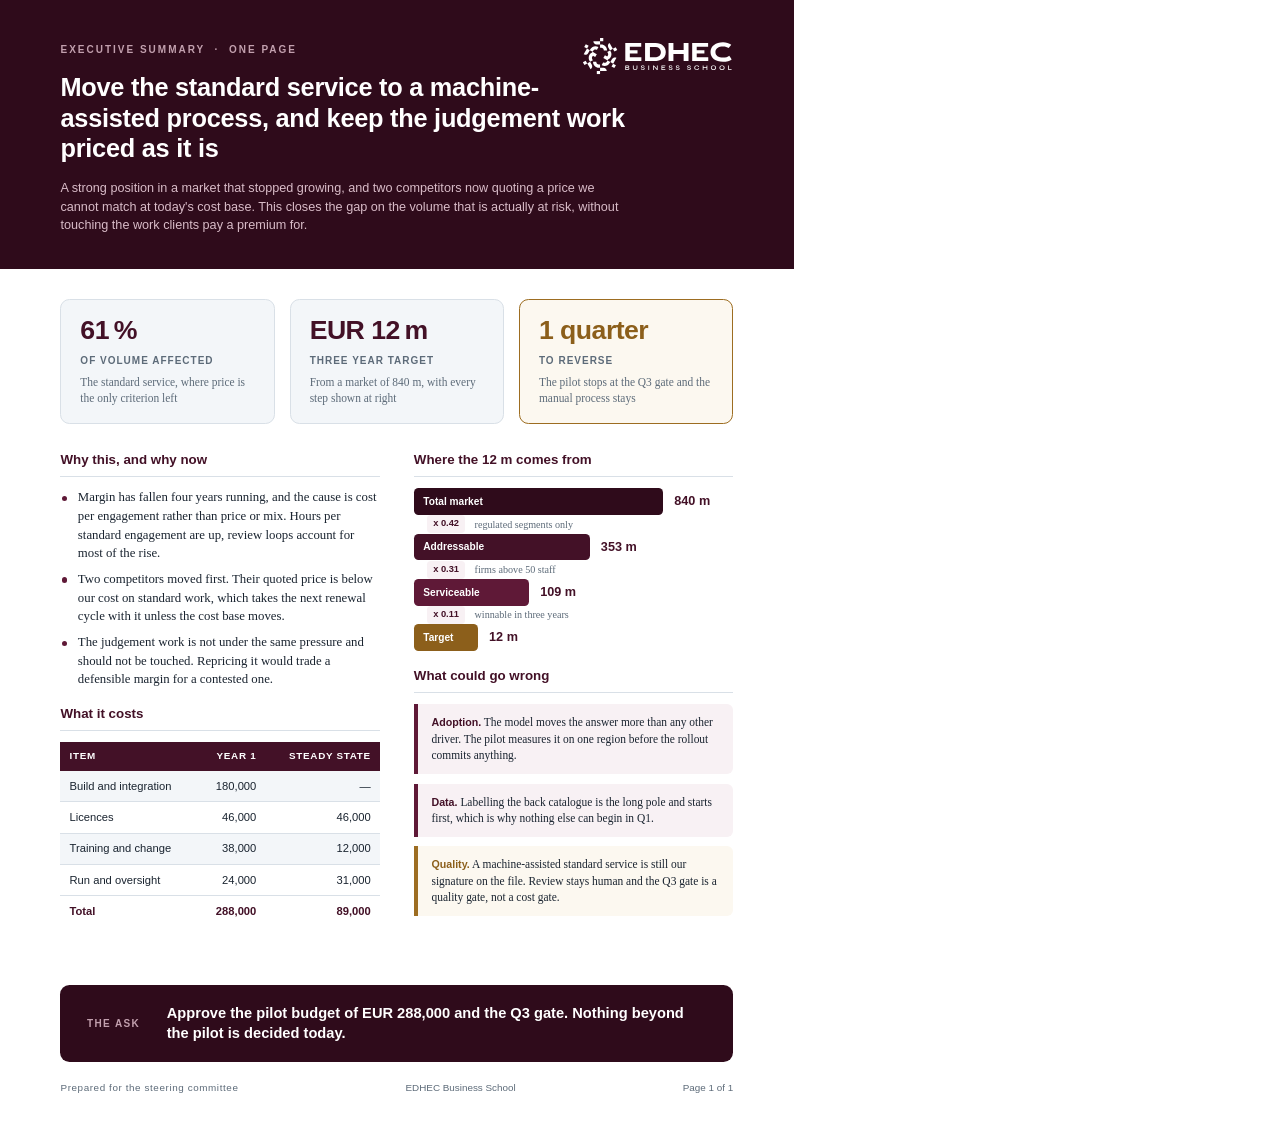
==== commit f0ee9766: "fix: everything the retroactive review gates found 11 commits went to main today with no PR and no g" ====
--- a/paper/onepager.html
+++ b/paper/onepager.html
@@ -23,7 +23,7 @@
   --blue:#5F1937; --navy:#431127; --deep:#2F0B1B;
   --sky:#F8F1F4; --sky2:#EEDCE4;
   --orange:#C08A2E; --orange-dark:#8C5F1B; --orange-mid:#9D6D21;
-  --ink:#1A2430; --muted:#5D6B79; --line:#EFE1E7; --soft:#FAF6F8;
+  --ink:#1A2430; --muted:#5D6B79; --line:#D9E0E7; --soft:#F3F6F9;
   --int1:#E4CBD6; --int2:#A4627D;
   --sans:"Helvetica Neue",Arial,"Segoe UI",Roboto,system-ui,sans-serif;
   --serif:Georgia,"Times New Roman",serif;  --logo:url("data:image/svg+xml,%3Csvg width=%22117%22 height=%2229%22 viewBox=%220 0 117 29%22 fill=%22none%22 xmlns=%22http://www.w3.org/2000/svg%22%3E%3Cg clip-path=%22url(%23clip0_3956_4393)%22%3E%3Cmask id=%22mask0_3956_4393%22 style=%22mask-type:luminance%22 maskUnits=%22userSpaceOnUse%22 x=%22-1681%22 y=%22-92%22 width=%222561%22 height=%221441%22%3E%3Cpath d=%22M-1680.88 -91.9454H879.118V1348.05H-1680.88V-91.9454Z%22 fill=%22white%22/%3E%3C/mask%3E%3Cg mask=%22url(%23mask0_3956_4393)%22%3E%3Cpath d=%22M35.6484 24.35C35.5204 24.43 35.3404 24.47 35.1097 24.47H33.8657V23.5313H35.0297C35.1684 23.5313 35.299 23.5393 35.4217 23.558C35.5444 23.5753 35.6444 23.6153 35.723 23.678C35.8017 23.7393 35.8404 23.838 35.8404 23.974C35.8404 24.1446 35.7764 24.27 35.6484 24.35ZM33.8657 22.0473H35.0244C35.227 22.0473 35.391 22.0846 35.5177 22.1566C35.6444 22.23 35.707 22.3513 35.707 22.522C35.707 22.6966 35.6444 22.8233 35.5177 22.9046C35.391 22.9846 35.2124 23.0233 34.9817 23.0233H33.8657V22.0473ZM36.1044 23.3926C35.9964 23.3353 35.871 23.2953 35.731 23.2726C35.635 23.2566 35.5297 23.2513 35.4257 23.2446C35.5737 23.226 35.7124 23.2006 35.8297 23.1606C35.9897 23.1046 36.1137 23.022 36.2004 22.9086C36.287 22.798 36.331 22.6446 36.331 22.4526C36.331 22.154 36.2177 21.926 35.9924 21.7673C35.767 21.61 35.4417 21.53 35.019 21.53H33.2577V24.9873H35.2004C35.4457 24.9806 35.663 24.9406 35.851 24.8673C36.039 24.7953 36.187 24.6886 36.2937 24.55C36.4004 24.4113 36.4537 24.2353 36.4537 24.022C36.4537 23.862 36.423 23.7313 36.3604 23.63C36.2977 23.5286 36.2124 23.4486 36.1044 23.3926Z%22 fill=%22%235F1937%22/%3E%3C/g%3E%3Cmask id=%22mask1_3956_4393%22 style=%22mask-type:luminance%22 maskUnits=%22userSpaceOnUse%22 x=%22-1681%22 y=%22-92%22 width=%222561%22 height=%221441%22%3E%3Cpath d=%22M-1680.88 -91.9454H879.118V1348.05H-1680.88V-91.9454Z%22 fill=%22white%22/%3E%3C/mask%3E%3Cg mask=%22url(%23mask1_3956_4393)%22%3E%3Cpath d=%22M42.1256 23.5308C42.1256 23.8014 42.0736 24.0068 41.9709 24.1468C41.8683 24.2881 41.7309 24.3841 41.5603 24.4374C41.3896 24.4908 41.1989 24.5174 40.9896 24.5174C40.7723 24.5174 40.5763 24.4908 40.4029 24.4374C40.2283 24.3841 40.0909 24.2881 39.9883 24.1468C39.8869 24.0068 39.8363 23.8014 39.8363 23.5308V21.5294H39.2283V23.5788C39.2283 23.7961 39.2576 23.9854 39.3163 24.1494C39.3749 24.3134 39.4576 24.4521 39.5616 24.5654C39.6669 24.6801 39.7923 24.7734 39.9376 24.8454C40.0843 24.9188 40.2456 24.9721 40.4243 25.0028C40.6016 25.0348 40.7896 25.0508 40.9896 25.0508C41.1816 25.0508 41.3629 25.0348 41.5363 25.0028C41.7083 24.9721 41.8683 24.9188 42.0136 24.8454C42.1589 24.7734 42.2856 24.6801 42.3923 24.5654C42.4989 24.4521 42.5816 24.3134 42.6403 24.1494C42.6989 23.9854 42.7283 23.7961 42.7283 23.5788V21.5294H42.1256V23.5308Z%22 fill=%22%235F1937%22/%3E%3C/g%3E%3Cmask id=%22mask2_3956_4393%22 style=%22mask-type:luminance%22 maskUnits=%22userSpaceOnUse%22 x=%22-1681%22 y=%22-92%22 width=%222561%22 height=%221441%22%3E%3Cpath d=%22M-1680.88 -91.9454H879.118V1348.05H-1680.88V-91.9454Z%22 fill=%22white%22/%3E%3C/mask%3E%3Cg mask=%22url(%23mask2_3956_4393)%22%3E%3Cpath d=%22M48.109 23.3286C47.997 23.254 47.8663 23.1913 47.717 23.142C47.5676 23.0926 47.4076 23.0526 47.237 23.0246C47.037 22.982 46.869 22.942 46.733 22.9046C46.5956 22.8673 46.4876 22.8273 46.4103 22.7873C46.3316 22.746 46.2756 22.7006 46.241 22.6486C46.2076 22.5966 46.1916 22.5353 46.1916 22.4646C46.1916 22.2966 46.2623 22.1766 46.405 22.102C46.5463 22.0273 46.7223 21.9886 46.933 21.9886C47.1676 21.9886 47.361 22.0393 47.5143 22.1393C47.6676 22.238 47.749 22.4006 47.7596 22.6246H48.341C48.3476 22.2686 48.233 21.9873 47.9943 21.778C47.7556 21.5713 47.4116 21.466 46.9596 21.466C46.6636 21.466 46.413 21.5086 46.2063 21.5953C46.001 21.6793 45.845 21.798 45.7396 21.946C45.6356 22.0966 45.5823 22.2633 45.5823 22.4486C45.5823 22.6113 45.6196 22.7526 45.6943 22.8726C45.769 22.9913 45.8716 23.0926 46.001 23.174C46.1316 23.2553 46.2783 23.3233 46.4423 23.3766C46.605 23.43 46.7743 23.4726 46.949 23.5046C47.1583 23.5433 47.3316 23.5833 47.4663 23.6246C47.601 23.666 47.7023 23.7153 47.7676 23.774C47.833 23.8326 47.8663 23.914 47.8663 24.0166C47.8663 24.1206 47.8383 24.21 47.7836 24.286C47.729 24.3633 47.6436 24.422 47.5303 24.4646C47.4156 24.5073 47.2716 24.5286 47.0983 24.5286C46.9023 24.5286 46.729 24.4993 46.5783 24.4406C46.4263 24.382 46.3063 24.3006 46.2143 24.1953C46.1236 24.0913 46.0716 23.9726 46.057 23.8406H45.465C45.4543 23.9153 45.465 24.0046 45.4943 24.11C45.525 24.2153 45.5783 24.3233 45.6543 24.4326C45.7316 24.5433 45.833 24.646 45.9623 24.7393C46.089 24.834 46.245 24.91 46.429 24.9686C46.6116 25.0286 46.8263 25.0566 47.0716 25.0566C47.3943 25.0566 47.6596 25.014 47.8636 24.926C48.0676 24.8393 48.2196 24.7206 48.3196 24.5686C48.4196 24.418 48.469 24.2446 48.469 24.0486C48.469 23.878 48.437 23.734 48.373 23.6166C48.309 23.4993 48.221 23.4033 48.109 23.3286Z%22 fill=%22%235F1937%22/%3E%3C/g%3E%3Cmask id=%22mask3_3956_4393%22 style=%22mask-type:luminance%22 maskUnits=%22userSpaceOnUse%22 x=%22-1681%22 y=%22-92%22 width=%222561%22 height=%221441%22%3E%3Cpath d=%22M-1680.88 -91.9454H879.118V1348.05H-1680.88V-91.9454Z%22 fill=%22white%22/%3E%3C/mask%3E%3Cg mask=%22url(%23mask3_3956_4393)%22%3E%3Cpath d=%22M51.3336 24.9883H51.9417V21.5309H51.3336V24.9883Z%22 fill=%22%235F1937%22/%3E%3C/g%3E%3Cmask id=%22mask4_3956_4393%22 style=%22mask-type:luminance%22 maskUnits=%22userSpaceOnUse%22 x=%22-1681%22 y=%22-92%22 width=%222561%22 height=%221441%22%3E%3Cpath d=%22M-1680.88 -91.9454H879.118V1348.05H-1680.88V-91.9454Z%22 fill=%22white%22/%3E%3C/mask%3E%3Cg mask=%22url(%23mask4_3956_4393)%22%3E%3Cpath d=%22M58.0249 24.1593L55.6183 21.53H55.0103V24.9873H55.6183V22.378L58.0249 24.9873H58.6276V21.53H58.0249V24.1593Z%22 fill=%22%235F1937%22/%3E%3C/g%3E%3Cmask id=%22mask5_3956_4393%22 style=%22mask-type:luminance%22 maskUnits=%22userSpaceOnUse%22 x=%22-1681%22 y=%22-92%22 width=%222561%22 height=%221441%22%3E%3Cpath d=%22M-1680.88 -91.9454H879.118V1348.05H-1680.88V-91.9454Z%22 fill=%22white%22/%3E%3C/mask%3E%3Cg mask=%22url(%23mask5_3956_4393)%22%3E%3Cpath d=%22M62.2025 23.5153H64.1878V23.014H62.2025V22.054H64.6251V21.53H61.5945V24.9873H64.6305V24.4646H62.2025V23.5153Z%22 fill=%22%235F1937%22/%3E%3C/g%3E%3Cmask id=%22mask6_3956_4393%22 style=%22mask-type:luminance%22 maskUnits=%22userSpaceOnUse%22 x=%22-1681%22 y=%22-92%22 width=%222561%22 height=%221441%22%3E%3Cpath d=%22M-1680.88 -91.9454H879.118V1348.05H-1680.88V-91.9454Z%22 fill=%22white%22/%3E%3C/mask%3E%3Cg mask=%22url(%23mask6_3956_4393)%22%3E%3Cpath d=%22M69.9148 23.3286C69.8028 23.254 69.6722 23.1913 69.5228 23.142C69.3735 23.0926 69.2135 23.0526 69.0428 23.0246C68.8428 22.982 68.6748 22.942 68.5388 22.9046C68.4015 22.8673 68.2935 22.8273 68.2148 22.7873C68.1375 22.746 68.0815 22.7006 68.0468 22.6486C68.0135 22.5966 67.9962 22.5353 67.9962 22.4646C67.9962 22.2966 68.0682 22.1766 68.2095 22.102C68.3522 22.0273 68.5282 21.9886 68.7388 21.9886C68.9735 21.9886 69.1668 22.0393 69.3202 22.1393C69.4722 22.238 69.5548 22.4006 69.5655 22.6246H70.1468C70.1535 22.2686 70.0388 21.9873 69.8002 21.778C69.5615 21.5713 69.2162 21.466 68.7655 21.466C68.4695 21.466 68.2188 21.5086 68.0122 21.5953C67.8068 21.6793 67.6508 21.798 67.5455 21.946C67.4415 22.0966 67.3882 22.2633 67.3882 22.4486C67.3882 22.6113 67.4255 22.7526 67.5002 22.8726C67.5748 22.9913 67.6775 23.0926 67.8068 23.174C67.9375 23.2553 68.0842 23.3233 68.2482 23.3766C68.4108 23.43 68.5802 23.4726 68.7548 23.5046C68.9642 23.5433 69.1362 23.5833 69.2722 23.6246C69.4068 23.666 69.5068 23.7153 69.5735 23.774C69.6388 23.8326 69.6722 23.914 69.6722 24.0166C69.6722 24.1206 69.6442 24.21 69.5895 24.286C69.5335 24.3633 69.4495 24.422 69.3362 24.4646C69.2215 24.5073 69.0775 24.5286 68.9042 24.5286C68.7082 24.5286 68.5348 24.4993 68.3828 24.4406C68.2322 24.382 68.1108 24.3006 68.0202 24.1953C67.9295 24.0913 67.8775 23.9726 67.8628 23.8406H67.2708C67.2602 23.9153 67.2695 24.0046 67.3002 24.11C67.3308 24.2153 67.3842 24.3233 67.4602 24.4326C67.5362 24.5433 67.6388 24.646 67.7668 24.7393C67.8948 24.834 68.0508 24.91 68.2335 24.9686C68.4175 25.0286 68.6308 25.0566 68.8775 25.0566C69.2002 25.0566 69.4642 25.014 69.6695 24.926C69.8735 24.8393 70.0255 24.7206 70.1255 24.5686C70.2255 24.418 70.2748 24.2446 70.2748 24.0486C70.2748 23.878 70.2428 23.734 70.1788 23.6166C70.1148 23.4993 70.0268 23.4033 69.9148 23.3286Z%22 fill=%22%235F1937%22/%3E%3C/g%3E%3Cmask id=%22mask7_3956_4393%22 style=%22mask-type:luminance%22 maskUnits=%22userSpaceOnUse%22 x=%22-1681%22 y=%22-92%22 width=%222561%22 height=%221441%22%3E%3Cpath d=%22M-1680.88 -91.9454H879.118V1348.05H-1680.88V-91.9454Z%22 fill=%22white%22/%3E%3C/mask%3E%3Cg mask=%22url(%23mask7_3956_4393)%22%3E%3Cpath d=%22M75.4529 23.3286C75.3409 23.254 75.2103 23.1913 75.0609 23.142C74.9116 23.0926 74.7516 23.0526 74.5809 23.0246C74.3809 22.982 74.2129 22.942 74.0769 22.9046C73.9396 22.8673 73.8316 22.8273 73.7529 22.7873C73.6756 22.746 73.6196 22.7006 73.5849 22.6486C73.5516 22.5966 73.5343 22.5353 73.5343 22.4646C73.5343 22.2966 73.6063 22.1766 73.7476 22.102C73.8903 22.0273 74.0663 21.9886 74.2769 21.9886C74.5116 21.9886 74.7049 22.0393 74.8583 22.1393C75.0103 22.238 75.0929 22.4006 75.1036 22.6246H75.6849C75.6916 22.2686 75.5769 21.9873 75.3383 21.778C75.0996 21.5713 74.7543 21.466 74.3036 21.466C74.0076 21.466 73.7569 21.5086 73.5503 21.5953C73.3449 21.6793 73.1889 21.798 73.0836 21.946C72.9796 22.0966 72.9263 22.2633 72.9263 22.4486C72.9263 22.6113 72.9636 22.7526 73.0383 22.8726C73.1129 22.9913 73.2156 23.0926 73.3449 23.174C73.4756 23.2553 73.6223 23.3233 73.7863 23.3766C73.9489 23.43 74.1183 23.4726 74.2929 23.5046C74.5023 23.5433 74.6743 23.5833 74.8103 23.6246C74.9449 23.666 75.0449 23.7153 75.1116 23.774C75.1769 23.8326 75.2103 23.914 75.2103 24.0166C75.2103 24.1206 75.1823 24.21 75.1276 24.286C75.0716 24.3633 74.9876 24.422 74.8743 24.4646C74.7596 24.5073 74.6156 24.5286 74.4423 24.5286C74.2463 24.5286 74.0729 24.4993 73.9209 24.4406C73.7703 24.382 73.6489 24.3006 73.5583 24.1953C73.4676 24.0913 73.4156 23.9726 73.4009 23.8406H72.8089C72.7983 23.9153 72.8076 24.0046 72.8383 24.11C72.8689 24.2153 72.9223 24.3233 72.9983 24.4326C73.0743 24.5433 73.1769 24.646 73.3049 24.7393C73.4329 24.834 73.5889 24.91 73.7716 24.9686C73.9556 25.0286 74.1689 25.0566 74.4156 25.0566C74.7383 25.0566 75.0023 25.014 75.2076 24.926C75.4116 24.8393 75.5636 24.7206 75.6636 24.5686C75.7636 24.418 75.8129 24.2446 75.8129 24.0486C75.8129 23.878 75.7809 23.734 75.7169 23.6166C75.6529 23.4993 75.5649 23.4033 75.4529 23.3286Z%22 fill=%22%235F1937%22/%3E%3C/g%3E%3Cmask id=%22mask8_3956_4393%22 style=%22mask-type:luminance%22 maskUnits=%22userSpaceOnUse%22 x=%22-1681%22 y=%22-92%22 width=%222561%22 height=%221441%22%3E%3Cpath d=%22M-1680.88 -91.9454H879.118V1348.05H-1680.88V-91.9454Z%22 fill=%22white%22/%3E%3C/mask%3E%3Cg mask=%22url(%23mask8_3956_4393)%22%3E%3Cpath d=%22M84.3522 23.3286C84.2402 23.254 84.1096 23.1913 83.9602 23.142C83.8109 23.0926 83.6509 23.0526 83.4802 23.0246C83.2802 22.982 83.1122 22.942 82.9762 22.9046C82.8389 22.8673 82.7309 22.8273 82.6522 22.7873C82.5749 22.746 82.5189 22.7006 82.4842 22.6486C82.4509 22.5966 82.4336 22.5353 82.4336 22.4646C82.4336 22.2966 82.5056 22.1766 82.6469 22.102C82.7896 22.0273 82.9656 21.9886 83.1762 21.9886C83.4109 21.9886 83.6042 22.0393 83.7576 22.1393C83.9096 22.238 83.9922 22.4006 84.0029 22.6246H84.5842C84.5909 22.2686 84.4762 21.9873 84.2376 21.778C83.9989 21.5713 83.6536 21.466 83.2029 21.466C82.9069 21.466 82.6562 21.5086 82.4496 21.5953C82.2442 21.6793 82.0882 21.798 81.9829 21.946C81.8789 22.0966 81.8256 22.2633 81.8256 22.4486C81.8256 22.6113 81.8629 22.7526 81.9376 22.8726C82.0122 22.9913 82.1149 23.0926 82.2442 23.174C82.3749 23.2553 82.5216 23.3233 82.6856 23.3766C82.8482 23.43 83.0176 23.4726 83.1922 23.5046C83.4016 23.5433 83.5736 23.5833 83.7096 23.6246C83.8442 23.666 83.9442 23.7153 84.0109 23.774C84.0762 23.8326 84.1096 23.914 84.1096 24.0166C84.1096 24.1206 84.0816 24.21 84.0269 24.286C83.9722 24.3633 83.8869 24.422 83.7736 24.4646C83.6589 24.5073 83.5149 24.5286 83.3416 24.5286C83.1456 24.5286 82.9722 24.4993 82.8216 24.4406C82.6696 24.382 82.5482 24.3006 82.4576 24.1953C82.3669 24.0913 82.3149 23.9726 82.3002 23.8406H81.7082C81.6976 23.9153 81.7069 24.0046 81.7376 24.11C81.7682 24.2153 81.8216 24.3233 81.8976 24.4326C81.9749 24.5433 82.0762 24.646 82.2042 24.7393C82.3322 24.834 82.4882 24.91 82.6709 24.9686C82.8549 25.0286 83.0696 25.0566 83.3149 25.0566C83.6376 25.0566 83.9016 25.014 84.1069 24.926C84.3109 24.8393 84.4629 24.7206 84.5629 24.5686C84.6629 24.418 84.7122 24.2446 84.7122 24.0486C84.7122 23.878 84.6802 23.734 84.6162 23.6166C84.5522 23.4993 84.4642 23.4033 84.3522 23.3286Z%22 fill=%22%235F1937%22/%3E%3C/g%3E%3Cmask id=%22mask9_3956_4393%22 style=%22mask-type:luminance%22 maskUnits=%22userSpaceOnUse%22 x=%22-1681%22 y=%22-92%22 width=%222561%22 height=%221441%22%3E%3Cpath d=%22M-1680.88 -91.9454H879.118V1348.05H-1680.88V-91.9454Z%22 fill=%22white%22/%3E%3C/mask%3E%3Cg mask=%22url(%23mask9_3956_4393)%22%3E%3Cpath d=%22M88.6283 22.1464C88.8376 22.0491 89.075 21.9998 89.3376 21.9998C89.547 21.9998 89.7336 22.0304 89.895 22.0904C90.0576 22.1518 90.191 22.2371 90.2976 22.3491C90.4056 22.4611 90.483 22.5971 90.5323 22.7571H91.1203C91.0883 22.4878 90.995 22.2558 90.843 22.0638C90.6896 21.8718 90.4856 21.7238 90.231 21.6211C89.9776 21.5184 89.679 21.4664 89.3376 21.4664C89.0456 21.4664 88.779 21.5051 88.535 21.5838C88.291 21.6624 88.0803 21.7784 87.9003 21.9331C87.7203 22.0878 87.5816 22.2758 87.4843 22.4958C87.3856 22.7171 87.3376 22.9731 87.3376 23.2638C87.3376 23.5531 87.3856 23.8078 87.4843 24.0304C87.5816 24.2518 87.7203 24.4384 87.9003 24.5904C88.0803 24.7411 88.291 24.8558 88.535 24.9344C88.779 25.0118 89.0456 25.0518 89.3376 25.0518C89.6763 25.0518 89.9723 25.0011 90.2256 24.8998C90.4803 24.7984 90.6843 24.6518 90.8376 24.4624C90.9896 24.2718 91.0843 24.0438 91.1203 23.7771H90.5283C90.4776 23.9291 90.399 24.0624 90.2936 24.1744C90.1856 24.2864 90.0523 24.3718 89.8923 24.4304C89.7323 24.4891 89.547 24.5184 89.3376 24.5184C89.075 24.5184 88.8376 24.4704 88.6283 24.3744C88.419 24.2784 88.2536 24.1371 88.135 23.9504C88.015 23.7638 87.9563 23.5344 87.9563 23.2638C87.9563 22.9904 88.015 22.7598 88.135 22.5731C88.2536 22.3864 88.419 22.2438 88.6283 22.1464Z%22 fill=%22%235F1937%22/%3E%3C/g%3E%3Cmask id=%22mask10_3956_4393%22 style=%22mask-type:luminance%22 maskUnits=%22userSpaceOnUse%22 x=%22-1681%22 y=%22-92%22 width=%222561%22 height=%221441%22%3E%3Cpath d=%22M-1680.88 -91.9454H879.118V1348.05H-1680.88V-91.9454Z%22 fill=%22white%22/%3E%3C/mask%3E%3Cg mask=%22url(%23mask10_3956_4393)%22%3E%3Cpath d=%22M96.9408 22.9976H94.5555V21.5309H93.9475V24.9883H94.5555V23.5149H96.9408V24.9883H97.5435V21.5309H96.9408V22.9976Z%22 fill=%22%235F1937%22/%3E%3C/g%3E%3Cmask id=%22mask11_3956_4393%22 style=%22mask-type:luminance%22 maskUnits=%22userSpaceOnUse%22 x=%22-1681%22 y=%22-92%22 width=%222561%22 height=%221441%22%3E%3Cpath d=%22M-1680.88 -91.9454H879.118V1348.05H-1680.88V-91.9454Z%22 fill=%22white%22/%3E%3C/mask%3E%3Cg mask=%22url(%23mask11_3956_4393)%22%3E%3Cpath d=%22M103.581 23.9601C103.462 24.1468 103.298 24.2868 103.093 24.3788C102.886 24.4708 102.648 24.5174 102.378 24.5174C102.11 24.5174 101.873 24.4708 101.662 24.3788C101.453 24.2868 101.288 24.1468 101.166 23.9601C101.046 23.7734 100.985 23.5388 100.985 23.2588C100.985 22.9814 101.046 22.7494 101.166 22.5628C101.288 22.3748 101.453 22.2348 101.662 22.1401C101.873 22.0468 102.11 21.9988 102.378 21.9988C102.648 21.9988 102.886 22.0468 103.093 22.1401C103.298 22.2348 103.462 22.3748 103.581 22.5628C103.7 22.7494 103.76 22.9814 103.76 23.2588C103.76 23.5388 103.7 23.7734 103.581 23.9601ZM103.44 21.6814C103.141 21.5374 102.786 21.4654 102.378 21.4654C101.973 21.4654 101.62 21.5374 101.318 21.6814C101.018 21.8254 100.785 22.0321 100.62 22.3001C100.454 22.5694 100.372 22.8881 100.372 23.2588C100.372 23.6281 100.454 23.9468 100.62 24.2134C100.785 24.4801 101.018 24.6868 101.318 24.8321C101.62 24.9788 101.973 25.0508 102.378 25.0508C102.786 25.0508 103.141 24.9788 103.44 24.8321C103.738 24.6868 103.97 24.4801 104.136 24.2134C104.301 23.9468 104.384 23.6281 104.384 23.2588C104.384 22.8881 104.301 22.5694 104.136 22.3001C103.97 22.0321 103.738 21.8254 103.44 21.6814Z%22 fill=%22%235F1937%22/%3E%3C/g%3E%3Cmask id=%22mask12_3956_4393%22 style=%22mask-type:luminance%22 maskUnits=%22userSpaceOnUse%22 x=%22-1681%22 y=%22-92%22 width=%222561%22 height=%221441%22%3E%3Cpath d=%22M-1680.88 -91.9454H879.118V1348.05H-1680.88V-91.9454Z%22 fill=%22white%22/%3E%3C/mask%3E%3Cg mask=%22url(%23mask12_3956_4393)%22%3E%3Cpath d=%22M110.282 23.9601C110.163 24.1468 109.999 24.2868 109.794 24.3788C109.587 24.4708 109.349 24.5174 109.079 24.5174C108.811 24.5174 108.574 24.4708 108.363 24.3788C108.154 24.2868 107.989 24.1468 107.867 23.9601C107.747 23.7734 107.686 23.5388 107.686 23.2588C107.686 22.9814 107.747 22.7494 107.867 22.5628C107.989 22.3748 108.154 22.2348 108.363 22.1401C108.574 22.0468 108.811 21.9988 109.079 21.9988C109.349 21.9988 109.587 22.0468 109.794 22.1401C109.999 22.2348 110.163 22.3748 110.282 22.5628C110.401 22.7494 110.461 22.9814 110.461 23.2588C110.461 23.5388 110.401 23.7734 110.282 23.9601ZM110.141 21.6814C109.842 21.5374 109.487 21.4654 109.079 21.4654C108.673 21.4654 108.321 21.5374 108.019 21.6814C107.719 21.8254 107.486 22.0321 107.321 22.3001C107.155 22.5694 107.073 22.8881 107.073 23.2588C107.073 23.6281 107.155 23.9468 107.321 24.2134C107.486 24.4801 107.719 24.6868 108.019 24.8321C108.321 24.9788 108.673 25.0508 109.079 25.0508C109.487 25.0508 109.842 24.9788 110.141 24.8321C110.439 24.6868 110.671 24.4801 110.837 24.2134C111.002 23.9468 111.085 23.6281 111.085 23.2588C111.085 22.8881 111.002 22.5694 110.837 22.3001C110.671 22.0321 110.439 21.8254 110.141 21.6814Z%22 fill=%22%235F1937%22/%3E%3C/g%3E%3Cmask id=%22mask13_3956_4393%22 style=%22mask-type:luminance%22 maskUnits=%22userSpaceOnUse%22 x=%22-1681%22 y=%22-92%22 width=%222561%22 height=%221441%22%3E%3Cpath d=%22M-1680.88 -91.9454H879.118V1348.05H-1680.88V-91.9454Z%22 fill=%22white%22/%3E%3C/mask%3E%3Cg mask=%22url(%23mask13_3956_4393)%22%3E%3Cpath d=%22M114.521 24.4646V21.53H113.913V24.9873H116.677V24.4646H114.521Z%22 fill=%22%235F1937%22/%3E%3C/g%3E%3Cmask id=%22mask14_3956_4393%22 style=%22mask-type:luminance%22 maskUnits=%22userSpaceOnUse%22 x=%22-1681%22 y=%22-92%22 width=%222561%22 height=%221441%22%3E%3Cpath d=%22M-1680.88 -91.9454H879.118V1348.05H-1680.88V-91.9454Z%22 fill=%22white%22/%3E%3C/mask%3E%3Cg mask=%22url(%23mask14_3956_4393)%22%3E%3Cpath d=%22M57.1798 15.1364H52.5691V6.96043H57.1798C60.6211 6.96043 61.1505 10.3924 61.1505 10.9991C61.1505 14.5591 57.9291 15.1364 57.1798 15.1364ZM56.9371 3.8831H48.7665V18.0791H56.9371C58.3185 18.0791 65.0038 17.4511 65.0038 10.9804C65.0038 7.1631 62.0718 3.8831 56.9371 3.8831Z%22 fill=%22%235F1937%22/%3E%3C/g%3E%3Cmask id=%22mask15_3956_4393%22 style=%22mask-type:luminance%22 maskUnits=%22userSpaceOnUse%22 x=%22-1681%22 y=%22-92%22 width=%222561%22 height=%221441%22%3E%3Cpath d=%22M-1680.88 -91.9454H879.118V1348.05H-1680.88V-91.9454Z%22 fill=%22white%22/%3E%3C/mask%3E%3Cg mask=%22url(%23mask15_3956_4393)%22%3E%3Cpath d=%22M33.2581 18.0791V3.88177H45.7474V6.8631H36.8127V9.67644H42.8447V12.1258H36.8127V15.0311H45.8541V18.0791H33.2581Z%22 fill=%22%235F1937%22/%3E%3C/g%3E%3Cmask id=%22mask16_3956_4393%22 style=%22mask-type:luminance%22 maskUnits=%22userSpaceOnUse%22 x=%22-1681%22 y=%22-92%22 width=%222561%22 height=%221441%22%3E%3Cpath d=%22M-1680.88 -91.9454H879.118V1348.05H-1680.88V-91.9454Z%22 fill=%22white%22/%3E%3C/mask%3E%3Cg mask=%22url(%23mask16_3956_4393)%22%3E%3Cpath d=%22M85.6832 18.0791V3.88177H98.1726V6.8631H89.2379V9.67644H95.2699V12.1258H89.2379V15.0311H98.2792V18.0791H85.6832Z%22 fill=%22%235F1937%22/%3E%3C/g%3E%3Cmask id=%22mask17_3956_4393%22 style=%22mask-type:luminance%22 maskUnits=%22userSpaceOnUse%22 x=%22-1681%22 y=%22-92%22 width=%222561%22 height=%221441%22%3E%3Cpath d=%22M-1680.88 -91.9454H879.118V1348.05H-1680.88V-91.9454Z%22 fill=%22white%22/%3E%3C/mask%3E%3Cg mask=%22url(%23mask17_3956_4393)%22%3E%3Cpath d=%22M78.9925 3.88177V9.30977H70.9658V3.88177H67.1578V18.0791H70.9658V12.4471H78.9925V18.0791H82.8005V3.88177H78.9925Z%22 fill=%22%235F1937%22/%3E%3C/g%3E%3Cmask id=%22mask18_3956_4393%22 style=%22mask-type:luminance%22 maskUnits=%22userSpaceOnUse%22 x=%22-1681%22 y=%22-92%22 width=%222561%22 height=%221441%22%3E%3Cpath d=%22M-1680.88 -91.9454H879.118V1348.05H-1680.88V-91.9454Z%22 fill=%22white%22/%3E%3C/mask%3E%3Cg mask=%22url(%23mask18_3956_4393)%22%3E%3Cpath d=%22M116.732 16.7969C115.123 17.9303 112.843 18.6143 109.871 18.6143C103.988 18.6143 100.05 15.8089 100.05 10.9809C100.05 6.40492 104.154 3.34759 109.871 3.34759C112.338 3.34759 114.592 4.05292 116.316 5.21959L114.263 7.92492C113.184 7.11826 111.662 6.61826 109.919 6.61826C106.303 6.61826 103.894 8.10226 103.894 10.9809C103.894 13.8196 106.25 15.3436 109.919 15.3436C111.894 15.3436 113.644 14.8796 114.744 13.8649L116.732 16.7969Z%22 fill=%22%235F1937%22/%3E%3C/g%3E%3Cmask id=%22mask19_3956_4393%22 style=%22mask-type:luminance%22 maskUnits=%22userSpaceOnUse%22 x=%22-1681%22 y=%22-92%22 width=%222561%22 height=%221441%22%3E%3Cpath d=%22M-1680.88 -91.9454H879.118V1348.05H-1680.88V-91.9454Z%22 fill=%22white%22/%3E%3C/mask%3E%3Cg mask=%22url(%23mask19_3956_4393)%22%3E%3Cpath d=%22M10.9376 28.4043H13.471V25.8709H10.9376V28.4043Z%22 fill=%22%235F1937%22/%3E%3C/g%3E%3Cmask id=%22mask20_3956_4393%22 style=%22mask-type:luminance%22 maskUnits=%22userSpaceOnUse%22 x=%22-1681%22 y=%22-92%22 width=%222561%22 height=%221441%22%3E%3Cpath d=%22M-1680.88 -91.9454H879.118V1348.05H-1680.88V-91.9454Z%22 fill=%22white%22/%3E%3C/mask%3E%3Cg mask=%22url(%23mask20_3956_4393)%22%3E%3Cpath d=%22M16.1737 23.3368C17.5724 23.3368 18.7071 24.4715 18.7071 25.8701H13.4711V23.3368H16.1737Z%22 fill=%22%235F1937%22/%3E%3C/g%3E%3Cmask id=%22mask21_3956_4393%22 style=%22mask-type:luminance%22 maskUnits=%22userSpaceOnUse%22 x=%22-1681%22 y=%22-92%22 width=%222561%22 height=%221441%22%3E%3Cpath d=%22M-1680.88 -91.9454H879.118V1348.05H-1680.88V-91.9454Z%22 fill=%22white%22/%3E%3C/mask%3E%3Cg mask=%22url(%23mask21_3956_4393)%22%3E%3Cpath d=%22M13.4708 20.8036H12.5055C11.4215 20.8036 10.5402 19.9209 10.5402 18.8369V18.6729H8.00549V18.8369C8.00549 21.3222 10.0202 23.3369 12.5055 23.3369H13.4708V20.8036Z%22 fill=%22%235F1937%22/%3E%3C/g%3E%3Cmask id=%22mask22_3956_4393%22 style=%22mask-type:luminance%22 maskUnits=%22userSpaceOnUse%22 x=%22-1681%22 y=%22-92%22 width=%222561%22 height=%221441%22%3E%3Cpath d=%22M-1680.88 -91.9454H879.118V1348.05H-1680.88V-91.9454Z%22 fill=%22white%22/%3E%3C/mask%3E%3Cg mask=%22url(%23mask22_3956_4393)%22%3E%3Cpath d=%22M16.0057 -0.000162609H13.4723V2.5332H16.0057V-0.000162609Z%22 fill=%22%235F1937%22/%3E%3C/g%3E%3Cmask id=%22mask23_3956_4393%22 style=%22mask-type:luminance%22 maskUnits=%22userSpaceOnUse%22 x=%22-1681%22 y=%22-92%22 width=%222561%22 height=%221441%22%3E%3Cpath d=%22M-1680.88 -91.9454H879.118V1348.05H-1680.88V-91.9454Z%22 fill=%22white%22/%3E%3C/mask%3E%3Cg mask=%22url(%23mask23_3956_4393)%22%3E%3Cpath d=%22M10.7689 5.06738C9.37026 5.06738 8.2356 3.93272 8.2356 2.53405H13.4716V5.06738H10.7689Z%22 fill=%22%235F1937%22/%3E%3C/g%3E%3Cmask id=%22mask24_3956_4393%22 style=%22mask-type:luminance%22 maskUnits=%22userSpaceOnUse%22 x=%22-1681%22 y=%22-92%22 width=%222561%22 height=%221441%22%3E%3Cpath d=%22M-1680.88 -91.9454H879.118V1348.05H-1680.88V-91.9454Z%22 fill=%22white%22/%3E%3C/mask%3E%3Cg mask=%22url(%23mask24_3956_4393)%22%3E%3Cpath d=%22M13.4717 7.60078H14.437C15.521 7.60078 16.4023 8.48345 16.4023 9.56745V9.73145H18.937V9.56745C18.937 7.08211 16.9223 5.06745 14.437 5.06745H13.4717V7.60078Z%22 fill=%22%235F1937%22/%3E%3C/g%3E%3Cmask id=%22mask25_3956_4393%22 style=%22mask-type:luminance%22 maskUnits=%22userSpaceOnUse%22 x=%22-1681%22 y=%22-92%22 width=%222561%22 height=%221441%22%3E%3Cpath d=%22M-1680.88 -91.9454H879.118V1348.05H-1680.88V-91.9454Z%22 fill=%22white%22/%3E%3C/mask%3E%3Cg mask=%22url(%23mask25_3956_4393)%22%3E%3Cpath d=%22M24.6474 23.5547L25.9141 21.36L23.7194 20.0934L22.4528 22.288L24.6474 23.5547Z%22 fill=%22%235F1937%22/%3E%3C/g%3E%3Cmask id=%22mask26_3956_4393%22 style=%22mask-type:luminance%22 maskUnits=%22userSpaceOnUse%22 x=%22-1681%22 y=%22-92%22 width=%222561%22 height=%221441%22%3E%3Cpath d=%22M-1680.88 -91.9454H879.118V1348.05H-1680.88V-91.9454Z%22 fill=%22white%22/%3E%3C/mask%3E%3Cg mask=%22url(%23mask26_3956_4393)%22%3E%3Cpath d=%22M22.8773 16.4858C23.5773 15.2738 25.1266 14.8591 26.3386 15.5578L23.7199 20.0938L21.5253 18.8257L22.8773 16.4858Z%22 fill=%22%235F1937%22/%3E%3C/g%3E%3Cmask id=%22mask27_3956_4393%22 style=%22mask-type:luminance%22 maskUnits=%22userSpaceOnUse%22 x=%22-1681%22 y=%22-92%22 width=%222561%22 height=%221441%22%3E%3Cpath d=%22M-1680.88 -91.9454H879.118V1348.05H-1680.88V-91.9454Z%22 fill=%22white%22/%3E%3C/mask%3E%3Cg mask=%22url(%23mask27_3956_4393)%22%3E%3Cpath d=%22M19.332 17.5601L18.8493 18.3961C18.3066 19.3347 17.1026 19.6574 16.1626 19.1161L16.0213 19.0334L14.7546 21.2281L14.896 21.3094C17.0493 22.5521 19.8013 21.8147 21.044 19.6627L21.5253 18.8267L19.332 17.5601Z%22 fill=%22%235F1937%22/%3E%3C/g%3E%3Cmask id=%22mask28_3956_4393%22 style=%22mask-type:luminance%22 maskUnits=%22userSpaceOnUse%22 x=%22-1681%22 y=%22-92%22 width=%222561%22 height=%221441%22%3E%3Cpath d=%22M-1680.88 -91.9454H879.118V1348.05H-1680.88V-91.9454Z%22 fill=%22white%22/%3E%3C/mask%3E%3Cg mask=%22url(%23mask28_3956_4393)%22%3E%3Cpath d=%22M26.9724 9.36224L25.7058 7.16757L23.5111 8.43557L24.7778 10.6289L26.9724 9.36224Z%22 fill=%22%235F1937%22/%3E%3C/g%3E%3Cmask id=%22mask29_3956_4393%22 style=%22mask-type:luminance%22 maskUnits=%22userSpaceOnUse%22 x=%22-1681%22 y=%22-92%22 width=%222561%22 height=%221441%22%3E%3Cpath d=%22M-1680.88 -91.9454H879.118V1348.05H-1680.88V-91.9454Z%22 fill=%22white%22/%3E%3C/mask%3E%3Cg mask=%22url(%23mask29_3956_4393)%22%3E%3Cpath d=%22M19.9661 7.36117C19.2661 6.14917 19.6821 4.59984 20.8927 3.89984L23.5114 8.43451L21.3181 9.70117L19.9661 7.36117Z%22 fill=%22%235F1937%22/%3E%3C/g%3E%3Cmask id=%22mask30_3956_4393%22 style=%22mask-type:luminance%22 maskUnits=%22userSpaceOnUse%22 x=%22-1681%22 y=%22-92%22 width=%222561%22 height=%221441%22%3E%3Cpath d=%22M-1680.88 -91.9454H879.118V1348.05H-1680.88V-91.9454Z%22 fill=%22white%22/%3E%3C/mask%3E%3Cg mask=%22url(%23mask30_3956_4393)%22%3E%3Cpath d=%22M21.8004 10.5379L21.3177 9.70321L19.1231 10.9699L19.6057 11.8045C20.1297 12.7112 19.8471 13.8659 18.9817 14.4325L18.4044 14.0992L17.3071 13.4659L16.0404 15.6605L17.1377 16.2939L19.3324 17.5605L19.7057 16.9125C21.2937 16.2179 22.4031 14.6339 22.4031 12.7899C22.4031 11.9685 22.1844 11.2005 21.8004 10.5379Z%22 fill=%22%235F1937%22/%3E%3C/g%3E%3Cmask id=%22mask31_3956_4393%22 style=%22mask-type:luminance%22 maskUnits=%22userSpaceOnUse%22 x=%22-1681%22 y=%22-92%22 width=%222561%22 height=%221441%22%3E%3Cpath d=%22M-1680.88 -91.9454H879.118V1348.05H-1680.88V-91.9454Z%22 fill=%22white%22/%3E%3C/mask%3E%3Cg mask=%22url(%23mask31_3956_4393)%22%3E%3Cpath d=%22M2.32514 4.81601L1.05847 7.01068L3.25181 8.27734L4.51981 6.08268L2.32514 4.81601Z%22 fill=%22%235F1937%22/%3E%3C/g%3E%3Cmask id=%22mask32_3956_4393%22 style=%22mask-type:luminance%22 maskUnits=%22userSpaceOnUse%22 x=%22-1681%22 y=%22-92%22 width=%222561%22 height=%221441%22%3E%3Cpath d=%22M-1680.88 -91.9454H879.118V1348.05H-1680.88V-91.9454Z%22 fill=%22white%22/%3E%3C/mask%3E%3Cg mask=%22url(%23mask32_3956_4393)%22%3E%3Cpath d=%22M4.09512 11.8835C3.39512 13.0955 1.84579 13.5101 0.633789 12.8101L3.25246 8.27548L5.44712 9.54348L4.09512 11.8835Z%22 fill=%22%235F1937%22/%3E%3C/g%3E%3Cmask id=%22mask33_3956_4393%22 style=%22mask-type:luminance%22 maskUnits=%22userSpaceOnUse%22 x=%22-1681%22 y=%22-92%22 width=%222561%22 height=%221441%22%3E%3Cpath d=%22M-1680.88 -91.9454H879.118V1348.05H-1680.88V-91.9454Z%22 fill=%22white%22/%3E%3C/mask%3E%3Cg mask=%22url(%23mask33_3956_4393)%22%3E%3Cpath d=%22M7.64059 10.8096L8.12326 9.97357C8.66459 9.0349 9.86992 8.71224 10.8099 9.25357L10.9513 9.33624L12.2179 7.1429L12.0766 7.06024C9.92326 5.81757 7.17126 6.5549 5.92859 8.7069L5.44592 9.5429L7.64059 10.8096Z%22 fill=%22%235F1937%22/%3E%3C/g%3E%3Cmask id=%22mask34_3956_4393%22 style=%22mask-type:luminance%22 maskUnits=%22userSpaceOnUse%22 x=%22-1681%22 y=%22-92%22 width=%222561%22 height=%221441%22%3E%3Cpath d=%22M-1680.88 -91.9454H879.118V1348.05H-1680.88V-91.9454Z%22 fill=%22white%22/%3E%3C/mask%3E%3Cg mask=%22url(%23mask34_3956_4393)%22%3E%3Cpath d=%22M0.00012207 19.0065L1.26679 21.2012L3.46146 19.9345L2.19479 17.7398L0.00012207 19.0065Z%22 fill=%22%235F1937%22/%3E%3C/g%3E%3Cmask id=%22mask35_3956_4393%22 style=%22mask-type:luminance%22 maskUnits=%22userSpaceOnUse%22 x=%22-1681%22 y=%22-92%22 width=%222561%22 height=%221441%22%3E%3Cpath d=%22M-1680.88 -91.9454H879.118V1348.05H-1680.88V-91.9454Z%22 fill=%22white%22/%3E%3C/mask%3E%3Cg mask=%22url(%23mask35_3956_4393)%22%3E%3Cpath d=%22M7.00651 21.0084C7.70651 22.2204 7.29051 23.7697 6.07851 24.4697L3.46118 19.9351L5.65451 18.6684L7.00651 21.0084Z%22 fill=%22%235F1937%22/%3E%3C/g%3E%3Cmask id=%22mask36_3956_4393%22 style=%22mask-type:luminance%22 maskUnits=%22userSpaceOnUse%22 x=%22-1681%22 y=%22-92%22 width=%222561%22 height=%221441%22%3E%3Cpath d=%22M-1680.88 -91.9454H879.118V1348.05H-1680.88V-91.9454Z%22 fill=%22white%22/%3E%3C/mask%3E%3Cg mask=%22url(%23mask36_3956_4393)%22%3E%3Cpath d=%22M5.172 17.8323L5.65467 18.667L7.84934 17.4003L7.36667 16.5657C6.84267 15.659 7.12534 14.5043 7.99067 13.9377L8.568 14.271L9.66534 14.9043L10.932 12.7097L9.83467 12.0763L7.64 10.8097L7.26667 11.4563C5.67867 12.151 4.56934 13.7363 4.56934 15.5803C4.56934 16.4017 4.788 17.1697 5.172 17.8323Z%22 fill=%22%235F1937%22/%3E%3C/g%3E%3C/g%3E%3Cdefs%3E%3CclipPath id=%22clip0_3956_4393%22%3E%3Crect width=%22116.732%22 height=%2228.404%22 fill=%22white%22/%3E%3C/clipPath%3E%3C/defs%3E%3C/svg%3E");
